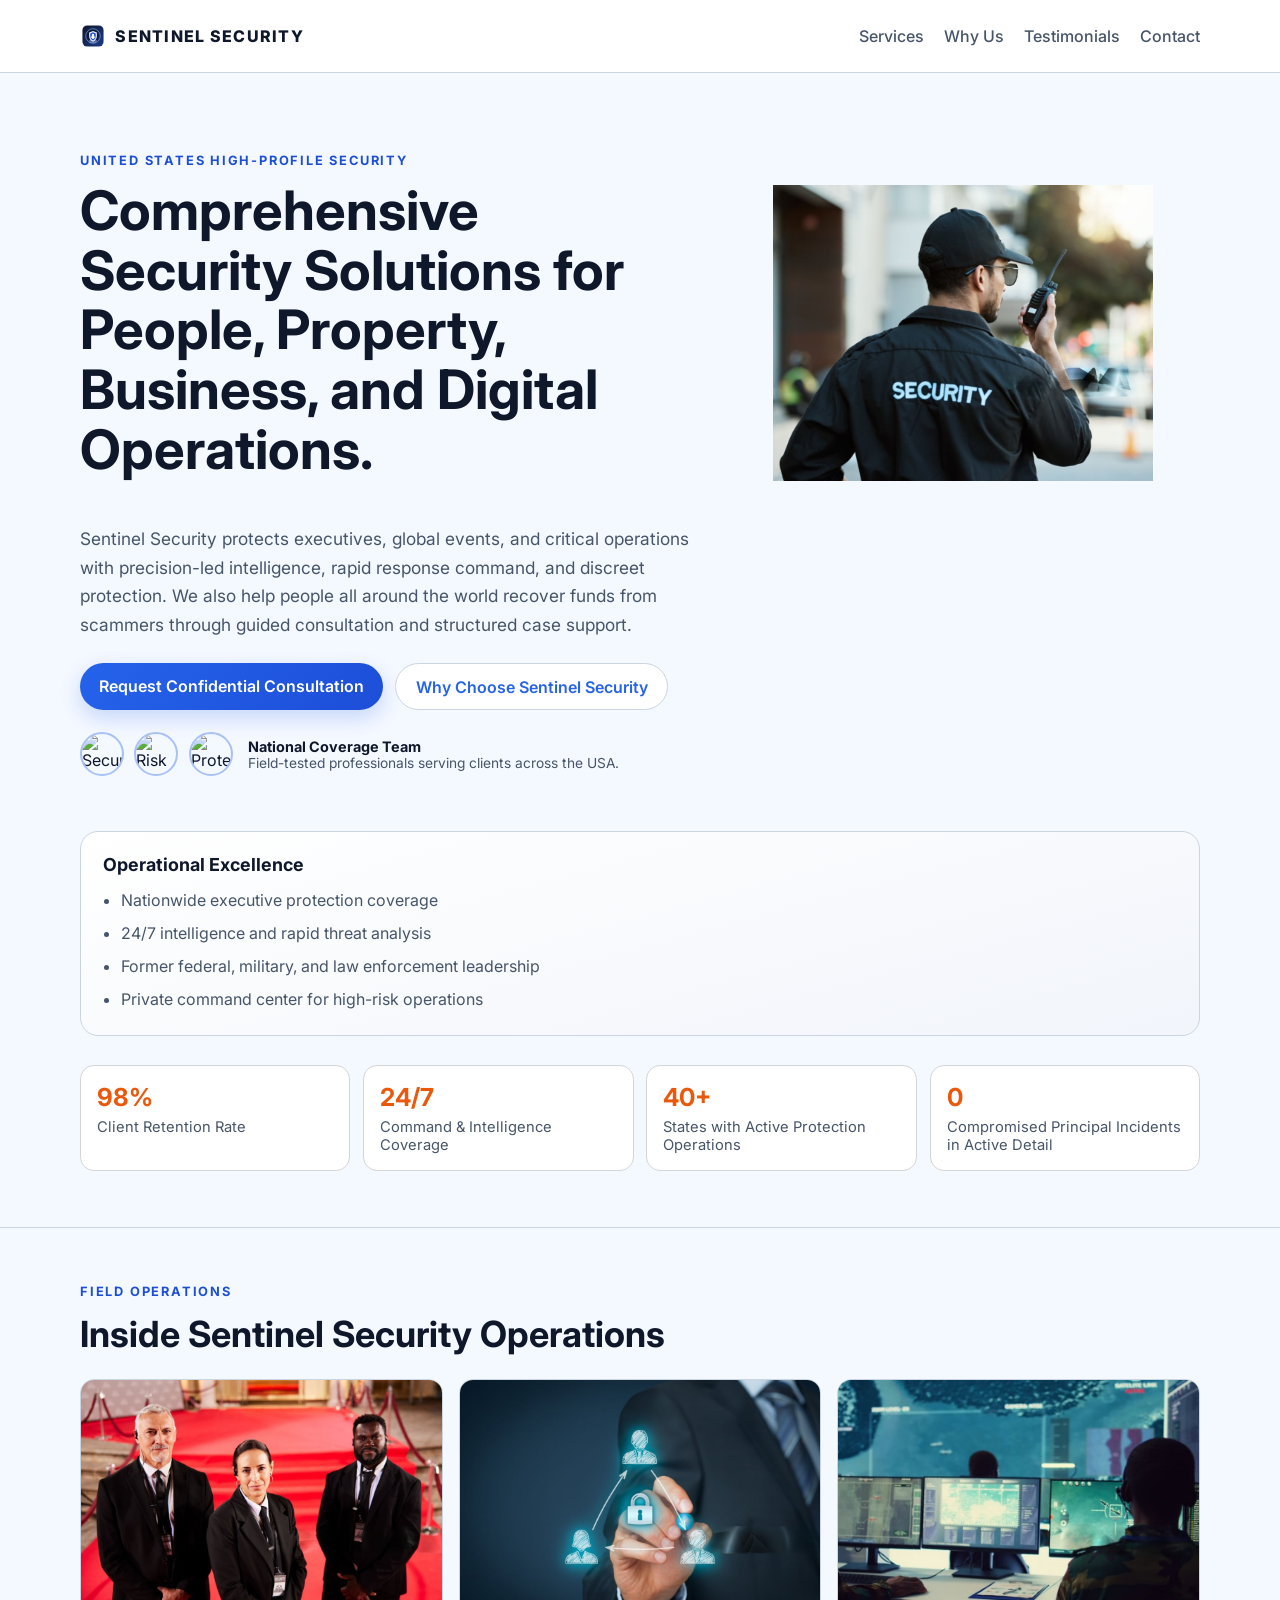
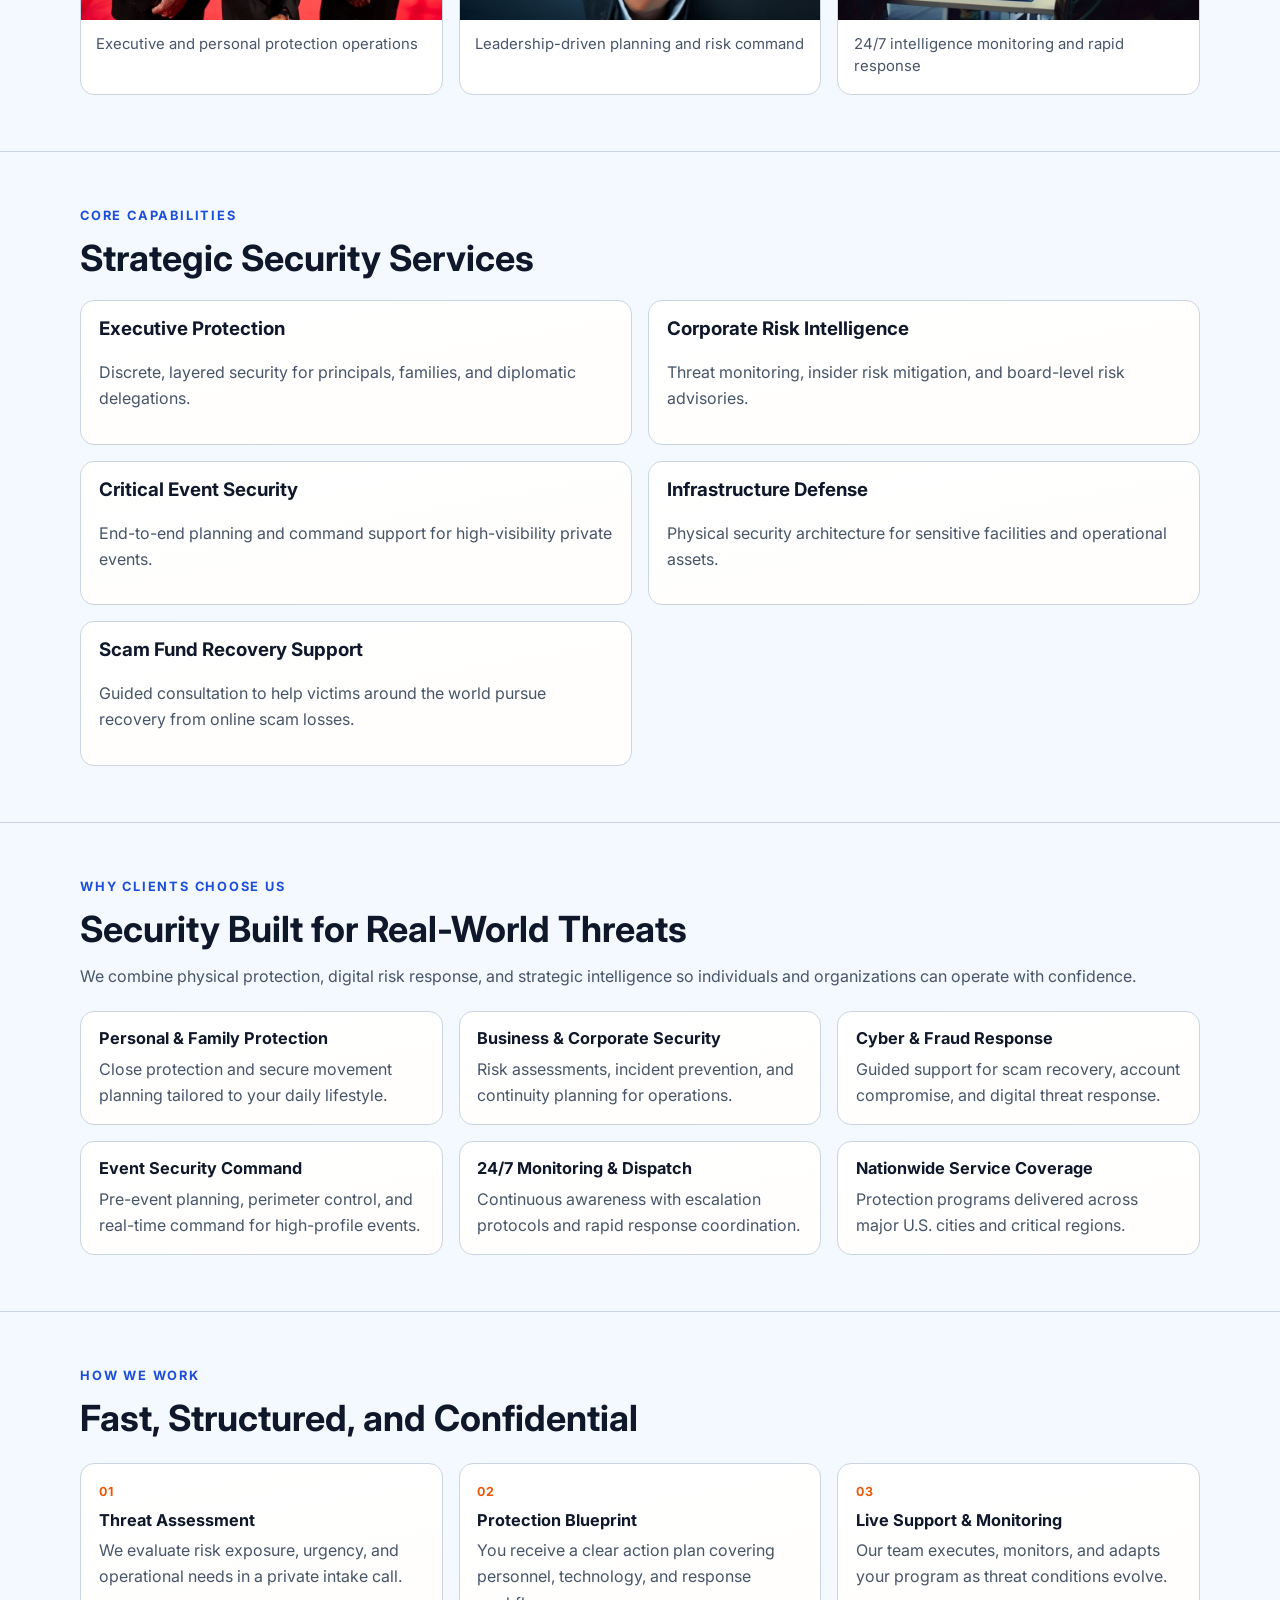
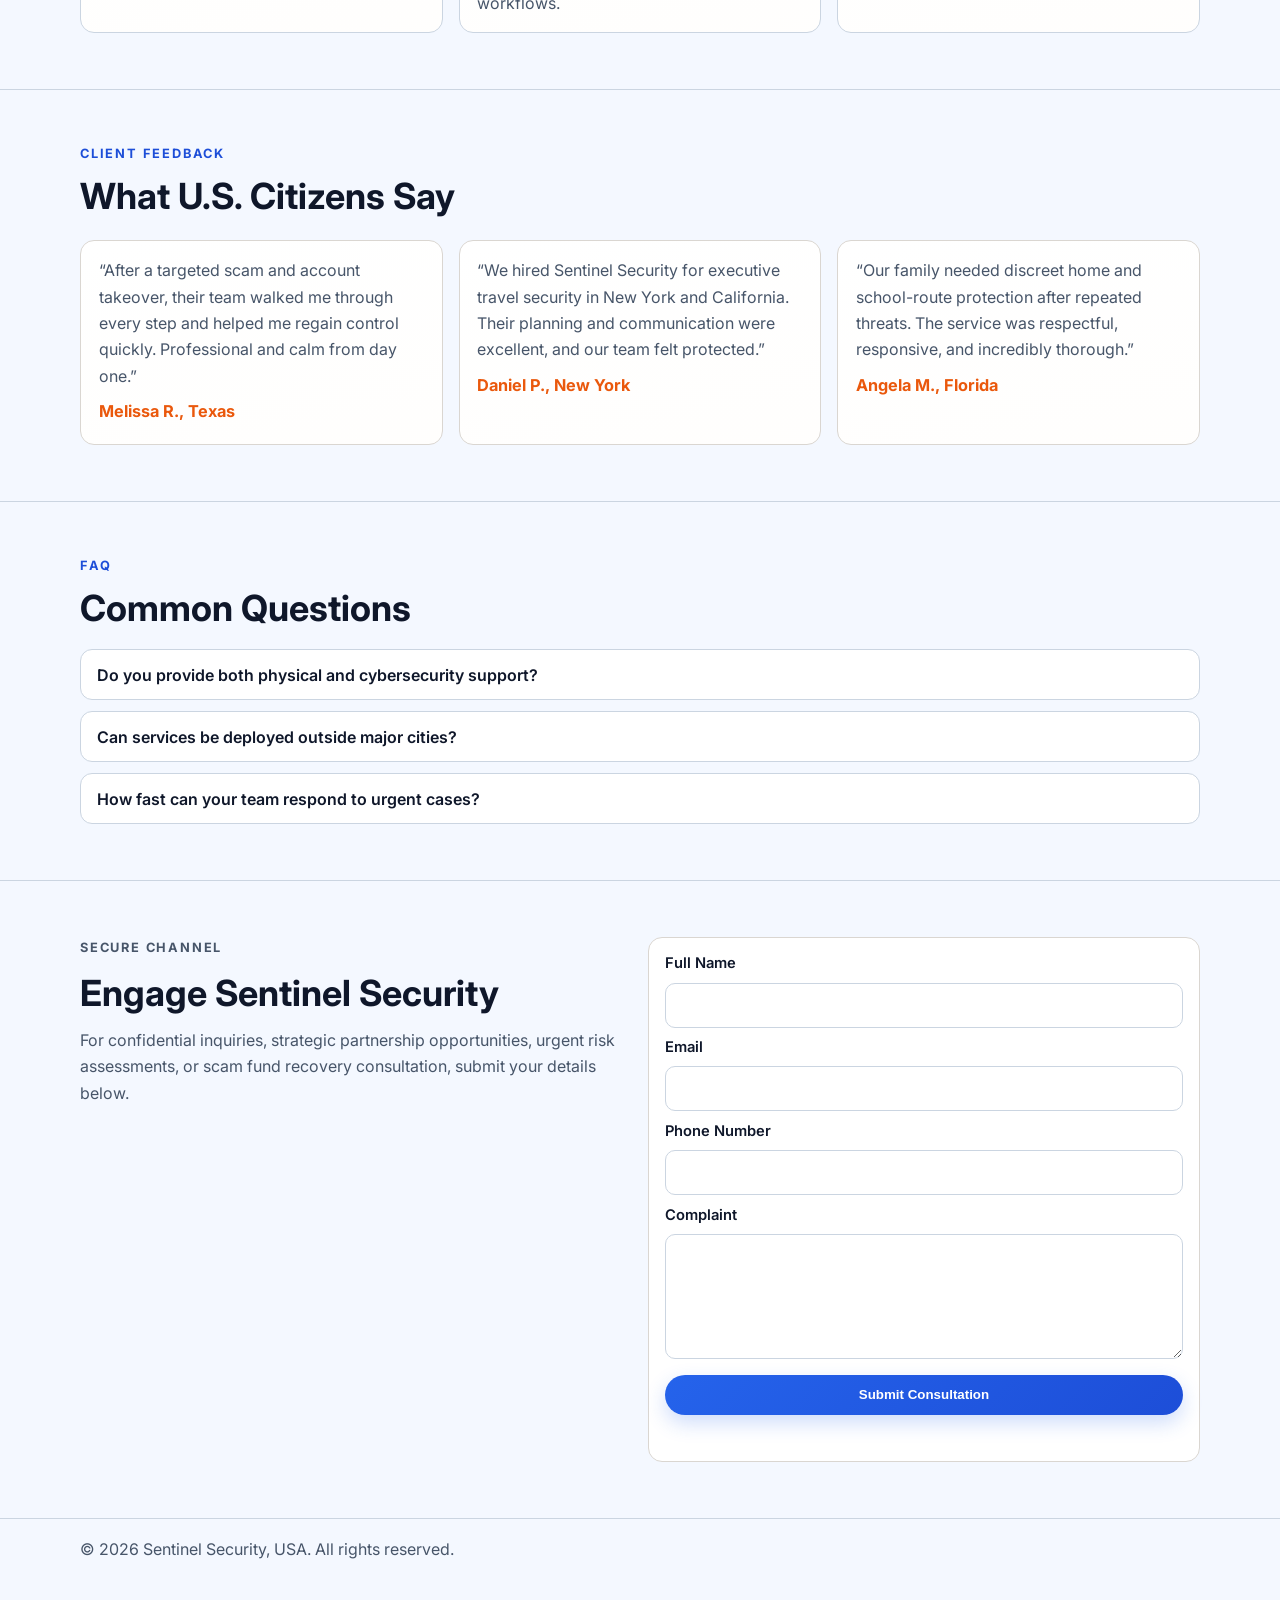
==== index.html @ 062b1f9f "Initial commit" ====
<!DOCTYPE html>
<html lang="en">
  <head>
    <meta charset="UTF-8" />
    <meta name="viewport" content="width=device-width, initial-scale=1.0" />
    <title>Sentinel Security | High-Profile Protection in the USA</title>
    <meta
      name="description"
      content="Sentinel Security is a high-profile U.S. security company delivering executive protection, risk intelligence, and critical infrastructure defense."
    />
    <link rel="preconnect" href="https://fonts.googleapis.com" />
    <link rel="preconnect" href="https://fonts.gstatic.com" crossorigin />
    <link
      href="https://fonts.googleapis.com/css2?family=Inter:wght@400;500;600;700;800&display=swap"
      rel="stylesheet"
    />
    <link rel="icon" type="image/svg+xml" href="logo-secure.svg" />
    <link rel="stylesheet" href="styles.css" />
  </head>
  <body>
    <header class="site-header">
      <div class="container nav-wrap">
        <a class="brand" href="#">
          <img class="brand-logo" src="logo-secure.svg" alt="Sentinel Security logo" />
          <span>SENTINEL SECURITY</span>
        </a>
        <button
          class="nav-toggle"
          aria-expanded="false"
          aria-controls="primary-nav"
          aria-label="Toggle menu"
          type="button"
        >
          <span></span>
          <span></span>
          <span></span>
        </button>
        <nav id="primary-nav" class="main-nav" aria-label="Primary">
          <a href="#services">Services</a>
          <a href="#why-us">Why Us</a>
          <a href="#testimonials">Testimonials</a>
          <a href="#contact">Contact</a>
        </nav>
      </div>
    </header>

    <main>
      <section class="hero">
        <div class="container hero-grid">
          <div class="hero-copy">
            <p class="eyebrow">UNITED STATES HIGH-PROFILE SECURITY</p>
            <h1>Comprehensive Security Solutions for People, Property, Business, and Digital Operations.</h1>
            <p class="lead">
              Sentinel Security protects executives, global events, and critical operations
              with precision-led intelligence, rapid response command, and discreet protection.
              We also help people all around the world recover funds from scammers through guided
              consultation and structured case support.
            </p>
            <div class="hero-actions">
              <a class="btn btn-primary" href="consultation.html">Request Confidential Consultation</a>
              <a class="btn btn-ghost" href="#why-us">Why Choose Sentinel Security</a>
            </div>
            <div class="leadership-preview" aria-label="Security leadership preview">
              <img src="https://randomuser.me/api/portraits/men/52.jpg" alt="Security operations lead portrait" loading="lazy" />
              <img src="https://randomuser.me/api/portraits/women/44.jpg" alt="Risk intelligence lead portrait" loading="lazy" />
              <img src="https://randomuser.me/api/portraits/men/36.jpg" alt="Protective services lead portrait" loading="lazy" />
              <div class="leadership-caption">
                <strong>National Coverage Team</strong>
                <span>Field-tested professionals serving clients across the USA.</span>
              </div>
            </div>
          </div>
          <aside class="hero-image" aria-label="Lead profile image">
            <img src="A.jpeg" alt="Lead security specialist" loading="lazy" />
          </aside>
        </div>
      </section>

      <section class="section excellence" aria-label="Operational highlights">
        <div class="container">
          <div class="hero-card">
            <h2>Operational Excellence</h2>
            <ul>
              <li>Nationwide executive protection coverage</li>
              <li>24/7 intelligence and rapid threat analysis</li>
              <li>Former federal, military, and law enforcement leadership</li>
              <li>Private command center for high-risk operations</li>
            </ul>
          </div>
        </div>
      </section>

      <section class="section metrics" aria-label="Company impact metrics">
        <div class="container metric-grid">
          <article class="metric-card">
            <h3>98%</h3>
            <p>Client Retention Rate</p>
          </article>
          <article class="metric-card">
            <h3>24/7</h3>
            <p>Command & Intelligence Coverage</p>
          </article>
          <article class="metric-card">
            <h3>40+</h3>
            <p>States with Active Protection Operations</p>
          </article>
          <article class="metric-card">
            <h3>0</h3>
            <p>Compromised Principal Incidents in Active Detail</p>
          </article>
        </div>
      </section>

      <section class="section visuals" aria-label="Security operations visuals">
        <div class="container">
          <p class="eyebrow">FIELD OPERATIONS</p>
          <h2>Inside Sentinel Security Operations</h2>
          <div class="visual-grid">
            <figure class="visual-card">
              <img src="2.jpeg" alt="Sentinel Security specialist in the field" loading="lazy" />
              <figcaption>Executive and personal protection operations</figcaption>
            </figure>
            <figure class="visual-card">
              <img src="1.jpeg" alt="Sentinel Security strategic leadership profile" loading="lazy" />
              <figcaption>Leadership-driven planning and risk command</figcaption>
            </figure>
            <figure class="visual-card">
              <img src="3.jpeg" alt="Security command center with live monitoring screens" loading="lazy" />
              <figcaption>24/7 intelligence monitoring and rapid response</figcaption>
            </figure>
          </div>
        </div>
      </section>

      <section id="services" class="section services">
        <div class="container">
          <p class="eyebrow">CORE CAPABILITIES</p>
          <h2>Strategic Security Services</h2>
          <div class="service-grid">
            <article class="panel">
              <h3>Executive Protection</h3>
              <p>Discrete, layered security for principals, families, and diplomatic delegations.</p>
            </article>
            <article class="panel">
              <h3>Corporate Risk Intelligence</h3>
              <p>Threat monitoring, insider risk mitigation, and board-level risk advisories.</p>
            </article>
            <article class="panel">
              <h3>Critical Event Security</h3>
              <p>End-to-end planning and command support for high-visibility private events.</p>
            </article>
            <article class="panel">
              <h3>Infrastructure Defense</h3>
              <p>Physical security architecture for sensitive facilities and operational assets.</p>
            </article>
            <article class="panel">
              <h3>Scam Fund Recovery Support</h3>
              <p>Guided consultation to help victims around the world pursue recovery from online scam losses.</p>
            </article>
          </div>
        </div>
      </section>

      <section id="why-us" class="section why-us">
        <div class="container">
          <p class="eyebrow">WHY CLIENTS CHOOSE US</p>
          <h2>Security Built for Real-World Threats</h2>
          <p class="section-intro">
            We combine physical protection, digital risk response, and strategic intelligence so
            individuals and organizations can operate with confidence.
          </p>
          <div class="feature-grid">
            <article class="feature-card">
              <h3>Personal & Family Protection</h3>
              <p>Close protection and secure movement planning tailored to your daily lifestyle.</p>
            </article>
            <article class="feature-card">
              <h3>Business & Corporate Security</h3>
              <p>Risk assessments, incident prevention, and continuity planning for operations.</p>
            </article>
            <article class="feature-card">
              <h3>Cyber & Fraud Response</h3>
              <p>Guided support for scam recovery, account compromise, and digital threat response.</p>
            </article>
            <article class="feature-card">
              <h3>Event Security Command</h3>
              <p>Pre-event planning, perimeter control, and real-time command for high-profile events.</p>
            </article>
            <article class="feature-card">
              <h3>24/7 Monitoring & Dispatch</h3>
              <p>Continuous awareness with escalation protocols and rapid response coordination.</p>
            </article>
            <article class="feature-card">
              <h3>Nationwide Service Coverage</h3>
              <p>Protection programs delivered across major U.S. cities and critical regions.</p>
            </article>
          </div>
        </div>
      </section>

      <section class="section response" aria-label="Response process">
        <div class="container">
          <p class="eyebrow">HOW WE WORK</p>
          <h2>Fast, Structured, and Confidential</h2>
          <div class="response-grid">
            <article class="response-step">
              <span>01</span>
              <h3>Threat Assessment</h3>
              <p>We evaluate risk exposure, urgency, and operational needs in a private intake call.</p>
            </article>
            <article class="response-step">
              <span>02</span>
              <h3>Protection Blueprint</h3>
              <p>You receive a clear action plan covering personnel, technology, and response workflows.</p>
            </article>
            <article class="response-step">
              <span>03</span>
              <h3>Live Support & Monitoring</h3>
              <p>Our team executes, monitors, and adapts your program as threat conditions evolve.</p>
            </article>
          </div>
        </div>
      </section>

      <section id="testimonials" class="section testimonials">
        <div class="container">
          <p class="eyebrow">CLIENT FEEDBACK</p>
          <h2>What U.S. Citizens Say</h2>
          <div class="testimonial-grid">
            <article class="testimonial-card">
              <p>
                “After a targeted scam and account takeover, their team walked me through every
                step and helped me regain control quickly. Professional and calm from day one.”
              </p>
              <h3>Melissa R., Texas</h3>
            </article>
            <article class="testimonial-card">
              <p>
                “We hired Sentinel Security for executive travel security in New York and California.
                Their planning and communication were excellent, and our team felt protected.”
              </p>
              <h3>Daniel P., New York</h3>
            </article>
            <article class="testimonial-card">
              <p>
                “Our family needed discreet home and school-route protection after repeated threats.
                The service was respectful, responsive, and incredibly thorough.”
              </p>
              <h3>Angela M., Florida</h3>
            </article>
          </div>
        </div>
      </section>

      <section class="section faq" aria-label="Frequently asked questions">
        <div class="container">
          <p class="eyebrow">FAQ</p>
          <h2>Common Questions</h2>
          <div class="faq-list">
            <details>
              <summary>Do you provide both physical and cybersecurity support?</summary>
              <p>
                Yes. Our programs combine protective operations, risk intelligence, and support for
                digital incidents such as fraud, account compromise, and recovery guidance.
              </p>
            </details>
            <details>
              <summary>Can services be deployed outside major cities?</summary>
              <p>
                Yes. We support clients in major metro areas and can coordinate broader U.S.
                coverage based on threat level and mission needs.
              </p>
            </details>
            <details>
              <summary>How fast can your team respond to urgent cases?</summary>
              <p>
                For urgent situations, we prioritize immediate intake and can begin response
                planning the same day.
              </p>
            </details>
          </div>
        </div>
      </section>

      <section id="contact" class="section contact">
        <div class="container contact-wrap">
          <div>
            <p class="eyebrow">SECURE CHANNEL</p>
            <h2>Engage Sentinel Security</h2>
            <p>
              For confidential inquiries, strategic partnership opportunities, urgent risk
              assessments, or scam fund recovery consultation, submit your details below.
            </p>
          </div>
          <form id="consultation-form" class="consult-form">
            <label for="fullName">Full Name</label>
            <input id="fullName" name="fullName" type="text" autocomplete="name" required />

            <label for="email">Email</label>
            <input id="email" name="email" type="email" autocomplete="email" required />

            <label for="phone">Phone Number</label>
            <input id="phone" name="phone" type="tel" autocomplete="tel" required />

            <label for="complaint">Complaint</label>
            <textarea id="complaint" name="complaint" rows="5" required></textarea>

            <button class="btn btn-primary" type="submit">Submit Consultation</button>
            <p id="form-status" class="form-status" aria-live="polite"></p>
          </form>
        </div>
      </section>
    </main>

    <footer class="site-footer">
      <div class="container footer-wrap">
        <p>© <span id="year"></span> Sentinel Security, USA. All rights reserved.</p>
      </div>
    </footer>

    <script src="script.js"></script>
  </body>
</html>
---- styles.css ----
:root {
  --bg: #f4f8ff;
  --surface: #ffffff;
  --surface-2: #edf4ff;
  --surface-secondary: #fff7ed;
  --text: #0f172a;
  --muted: #475569;
  --line: #cbd5e1;
  --line-secondary: #fed7aa;
  --accent: #2563eb;
  --accent-2: #1d4ed8;
  --secondary: #f97316;
  --secondary-2: #ea580c;
}

* {
  box-sizing: border-box;
}

html,
body {
  margin: 0;
  padding: 0;
  font-family: Inter, -apple-system, BlinkMacSystemFont, "Segoe UI", sans-serif;
  background: var(--bg);
  color: var(--text);
}

html {
  scroll-behavior: smooth;
}

img {
  max-width: 100%;
  display: block;
}

.container {
  width: min(1120px, 92vw);
  margin: 0 auto;
}

.site-header {
  position: sticky;
  top: 0;
  z-index: 10;
  backdrop-filter: blur(8px);
  background: color-mix(in srgb, #ffffff 92%, transparent);
  border-bottom: 1px solid var(--line);
}

.nav-wrap {
  display: flex;
  justify-content: space-between;
  align-items: center;
  flex-wrap: wrap;
  min-height: 72px;
}

.brand {
  display: inline-flex;
  align-items: center;
  gap: 0.58rem;
  color: var(--text);
  text-decoration: none;
  font-weight: 800;
  letter-spacing: 0.08em;
}

.brand-logo {
  width: 26px;
  height: 26px;
}

.nav-toggle {
  display: none;
  width: 42px;
  height: 42px;
  border-radius: 10px;
  border: 1px solid var(--line);
  background: #ffffff;
  padding: 0;
  cursor: pointer;
}

.nav-toggle span {
  display: block;
  width: 18px;
  height: 2px;
  border-radius: 2px;
  background: var(--accent);
  margin: 4px auto;
}

.main-nav {
  display: flex;
  gap: 1.25rem;
}

.main-nav a {
  color: var(--muted);
  text-decoration: none;
  font-weight: 500;
}

.main-nav a:hover {
  color: var(--accent);
}

.hero {
  padding: 5rem 0 3rem;
}

.hero-grid {
  display: grid;
  grid-template-columns: 1.3fr 1fr;
  gap: 2rem;
  align-items: start;
}

.eyebrow {
  color: var(--accent-2);
  font-size: 0.8rem;
  letter-spacing: 0.14em;
  font-weight: 700;
  margin-bottom: 0.8rem;
}

h1,
h2,
h3,
p {
  margin-top: 0;
}

h1 {
  font-size: clamp(2rem, 5vw, 3.4rem);
  line-height: 1.1;
  max-width: 16ch;
}

h2 {
  font-size: clamp(1.5rem, 3vw, 2.25rem);
  margin-bottom: 0.75rem;
}

.lead {
  color: var(--muted);
  max-width: 60ch;
  font-size: 1.08rem;
  line-height: 1.65;
}

.hero-actions {
  margin-top: 1.5rem;
  display: flex;
  flex-wrap: wrap;
  gap: 0.75rem;
}

.leadership-preview {
  margin-top: 1.4rem;
  display: flex;
  align-items: center;
  gap: 0.65rem;
  flex-wrap: wrap;
}

.leadership-preview img {
  width: 44px;
  height: 44px;
  border-radius: 999px;
  object-fit: cover;
  border: 2px solid color-mix(in srgb, var(--accent) 40%, #ffffff 60%);
}

.leadership-caption {
  display: flex;
  flex-direction: column;
  margin-left: 0.3rem;
}

.leadership-caption strong {
  font-size: 0.9rem;
}

.leadership-caption span {
  color: var(--muted);
  font-size: 0.86rem;
}

.btn {
  border-radius: 999px;
  padding: 0.78rem 1.2rem;
  font-weight: 600;
  text-decoration: none;
  transition: transform 0.2s ease, box-shadow 0.2s ease;
}

.btn:hover {
  transform: translateY(-1px);
}

.btn-primary {
  background: linear-gradient(135deg, var(--accent), var(--accent-2));
  color: #ffffff;
  box-shadow: 0 8px 20px rgba(37, 99, 235, 0.22);
}

.btn-ghost {
  color: var(--accent);
  border: 1px solid var(--line);
  background: #ffffff;
}

.btn-ghost:hover {
  color: var(--secondary-2);
  border-color: var(--line-secondary);
  background: color-mix(in srgb, var(--surface-secondary) 65%, #ffffff 35%);
}

.hero-card {
  background: linear-gradient(
    165deg,
    var(--surface),
    color-mix(in srgb, var(--surface-2) 75%, var(--surface-secondary) 25%)
  );
  border: 1px solid var(--line);
  border-radius: 18px;
  padding: 1.4rem;
}

.hero-image {
  min-height: 360px;
  display: flex;
  align-items: center;
  justify-content: center;
}

.hero-image img {
  width: min(100%, 380px);
  height: auto;
  object-fit: contain;
}

.hero-card h2 {
  font-size: 1.12rem;
}

.hero-card ul {
  margin: 0;
  padding-left: 1.1rem;
  color: var(--muted);
  line-height: 1.7;
}

.hero-card li {
  margin-bottom: 0.35rem;
}

.hero-card li:last-child {
  margin-bottom: 0;
}

.section {
  padding: 3.5rem 0;
}

.metrics {
  padding-top: 0.8rem;
}

.excellence {
  padding-top: 0.4rem;
  padding-bottom: 1rem;
}

.services,
.visuals,
.why-us,
.response,
.testimonials,
.faq,
.contact {
  border-top: 1px solid var(--line);
}

.visual-grid {
  margin-top: 1.4rem;
  display: grid;
  grid-template-columns: repeat(3, minmax(0, 1fr));
  gap: 1rem;
}

.visual-card {
  margin: 0;
  background: var(--surface);
  border: 1px solid var(--line);
  border-radius: 14px;
  overflow: hidden;
}

.visual-card img {
  width: 100%;
  height: 240px;
  object-fit: cover;
}

.visual-card figcaption {
  padding: 0.85rem 0.95rem 1rem;
  color: var(--muted);
  font-size: 0.93rem;
  line-height: 1.5;
}

.metric-grid {
  display: grid;
  grid-template-columns: repeat(4, minmax(0, 1fr));
  gap: 0.8rem;
}

.metric-card {
  background: var(--surface);
  border: 1px solid color-mix(in srgb, var(--line) 80%, var(--line-secondary) 20%);
  border-radius: 14px;
  padding: 1rem;
}

.metric-card h3 {
  margin: 0;
  font-size: 1.55rem;
  color: var(--secondary-2);
}

.metric-card p {
  margin: 0.4rem 0 0;
  color: var(--muted);
  font-size: 0.92rem;
}

.service-grid {
  margin-top: 1.3rem;
  display: grid;
  grid-template-columns: repeat(2, minmax(0, 1fr));
  gap: 1rem;
}

.panel {
  background: linear-gradient(
    170deg,
    var(--surface),
    color-mix(in srgb, var(--surface) 85%, var(--surface-secondary) 15%)
  );
  border: 1px solid var(--line);
  border-radius: 14px;
  padding: 1rem 1.1rem;
}

.panel p,
.section-intro,
.contact p {
  color: var(--muted);
  line-height: 1.65;
}

.feature-grid,
.response-grid,
.testimonial-grid {
  margin-top: 1.4rem;
  display: grid;
  grid-template-columns: repeat(3, minmax(0, 1fr));
  gap: 1rem;
}

.feature-card,
.response-step,
.testimonial-card {
  background: linear-gradient(
    170deg,
    var(--surface),
    color-mix(in srgb, var(--surface) 87%, var(--surface-secondary) 13%)
  );
  border: 1px solid var(--line);
  border-radius: 14px;
  padding: 1rem 1.1rem;
}

.feature-card h3,
.response-step h3,
.testimonial-card h3 {
  margin-bottom: 0.45rem;
  font-size: 1.02rem;
}

.feature-card p,
.response-step p,
.testimonial-card p,
.faq-list p {
  margin: 0;
  color: var(--muted);
  line-height: 1.65;
}

.response-step span {
  display: inline-block;
  font-size: 0.78rem;
  font-weight: 700;
  letter-spacing: 0.08em;
  color: var(--secondary-2);
  margin-bottom: 0.7rem;
}

.testimonial-card {
  border-color: color-mix(in srgb, var(--line) 70%, var(--line-secondary) 30%);
}

.testimonial-card h3 {
  margin-top: 0.75rem;
  color: var(--secondary-2);
}

.faq-list {
  margin-top: 1.2rem;
  display: grid;
  gap: 0.7rem;
}

.faq-list details {
  background: var(--surface);
  border: 1px solid var(--line);
  border-radius: 12px;
  padding: 0.9rem 1rem;
}

.faq-list summary {
  font-weight: 600;
  cursor: pointer;
  list-style: none;
}

.faq-list summary::-webkit-details-marker {
  display: none;
}

.faq-list details[open] {
  border-color: color-mix(in srgb, var(--line) 70%, var(--line-secondary) 30%);
}

.faq-list details p {
  margin-top: 0.65rem;
}

.contact-wrap {
  display: grid;
  grid-template-columns: 1fr 1fr;
  gap: 1rem;
}

.consult-form {
  background: var(--surface);
  border: 1px solid color-mix(in srgb, var(--line) 70%, var(--line-secondary) 30%);
  border-radius: 14px;
  padding: 1rem;
  display: grid;
  gap: 0.65rem;
}

.consult-form label {
  font-weight: 600;
  font-size: 0.92rem;
}

.consult-form input,
.consult-form textarea {
  width: 100%;
  border: 1px solid var(--line);
  border-radius: 10px;
  padding: 0.72rem 0.8rem;
  font: inherit;
  color: var(--text);
  background: #ffffff;
}

.consult-form textarea {
  resize: vertical;
  min-height: 110px;
}

.consult-form input:focus,
.consult-form textarea:focus {
  outline: 2px solid color-mix(in srgb, var(--secondary) 45%, #ffffff 55%);
  outline-offset: 1px;
}

.consult-form .btn {
  margin-top: 0.35rem;
  border: 0;
  cursor: pointer;
}

.form-status {
  margin: 0;
  min-height: 1.2rem;
  color: var(--secondary-2);
  font-size: 0.92rem;
}

.footer-wrap {
  display: flex;
  align-items: center;
  justify-content: space-between;
}

.site-footer {
  border-top: 1px solid var(--line);
  padding: 1.3rem 0 2rem;
  color: var(--muted);
}

@media (max-width: 960px) {
  .hero-grid,
  .metric-grid {
    grid-template-columns: 1fr;
  }

  .service-grid {
    grid-template-columns: repeat(2, minmax(0, 1fr));
  }

  .feature-grid,
  .response-grid,
  .testimonial-grid,
  .visual-grid {
    grid-template-columns: repeat(2, minmax(0, 1fr));
  }

  .hero {
    padding-top: 3.6rem;
  }

  .contact-wrap {
    grid-template-columns: 1fr;
  }
}

@media (max-width: 640px) {
  .site-header {
    position: static;
  }

  .nav-wrap {
    min-height: 66px;
    padding-block: 0.6rem;
  }

  .nav-toggle {
    display: inline-block;
  }

  .brand {
    font-size: 0.92rem;
    letter-spacing: 0.05em;
  }

  .brand-logo {
    width: 24px;
    height: 24px;
  }

  .main-nav {
    display: none;
    width: 100%;
    flex-direction: column;
    gap: 0.2rem;
    padding-top: 0.65rem;
  }

  .main-nav.is-open {
    display: flex;
  }

  .main-nav a {
    font-size: 0.95rem;
    padding: 0.68rem 0.3rem;
    border-top: 1px solid var(--line);
  }

  .hero {
    padding: 2.6rem 0 2rem;
  }

  h1 {
    max-width: 100%;
  }

  .hero-actions {
    flex-direction: column;
  }

  .hero-actions .btn {
    width: 100%;
    text-align: center;
  }

  .service-grid,
  .feature-grid,
  .response-grid,
  .testimonial-grid,
  .visual-grid {
    grid-template-columns: 1fr;
  }

  .visual-card img {
    height: 210px;
  }

  .leadership-preview {
    gap: 0.5rem;
  }

  .contact-wrap {
    gap: 1.1rem;
  }

  .contact-wrap .btn {
    width: 100%;
    text-align: center;
  }

  .footer-wrap {
    justify-content: center;
    text-align: center;
  }
}
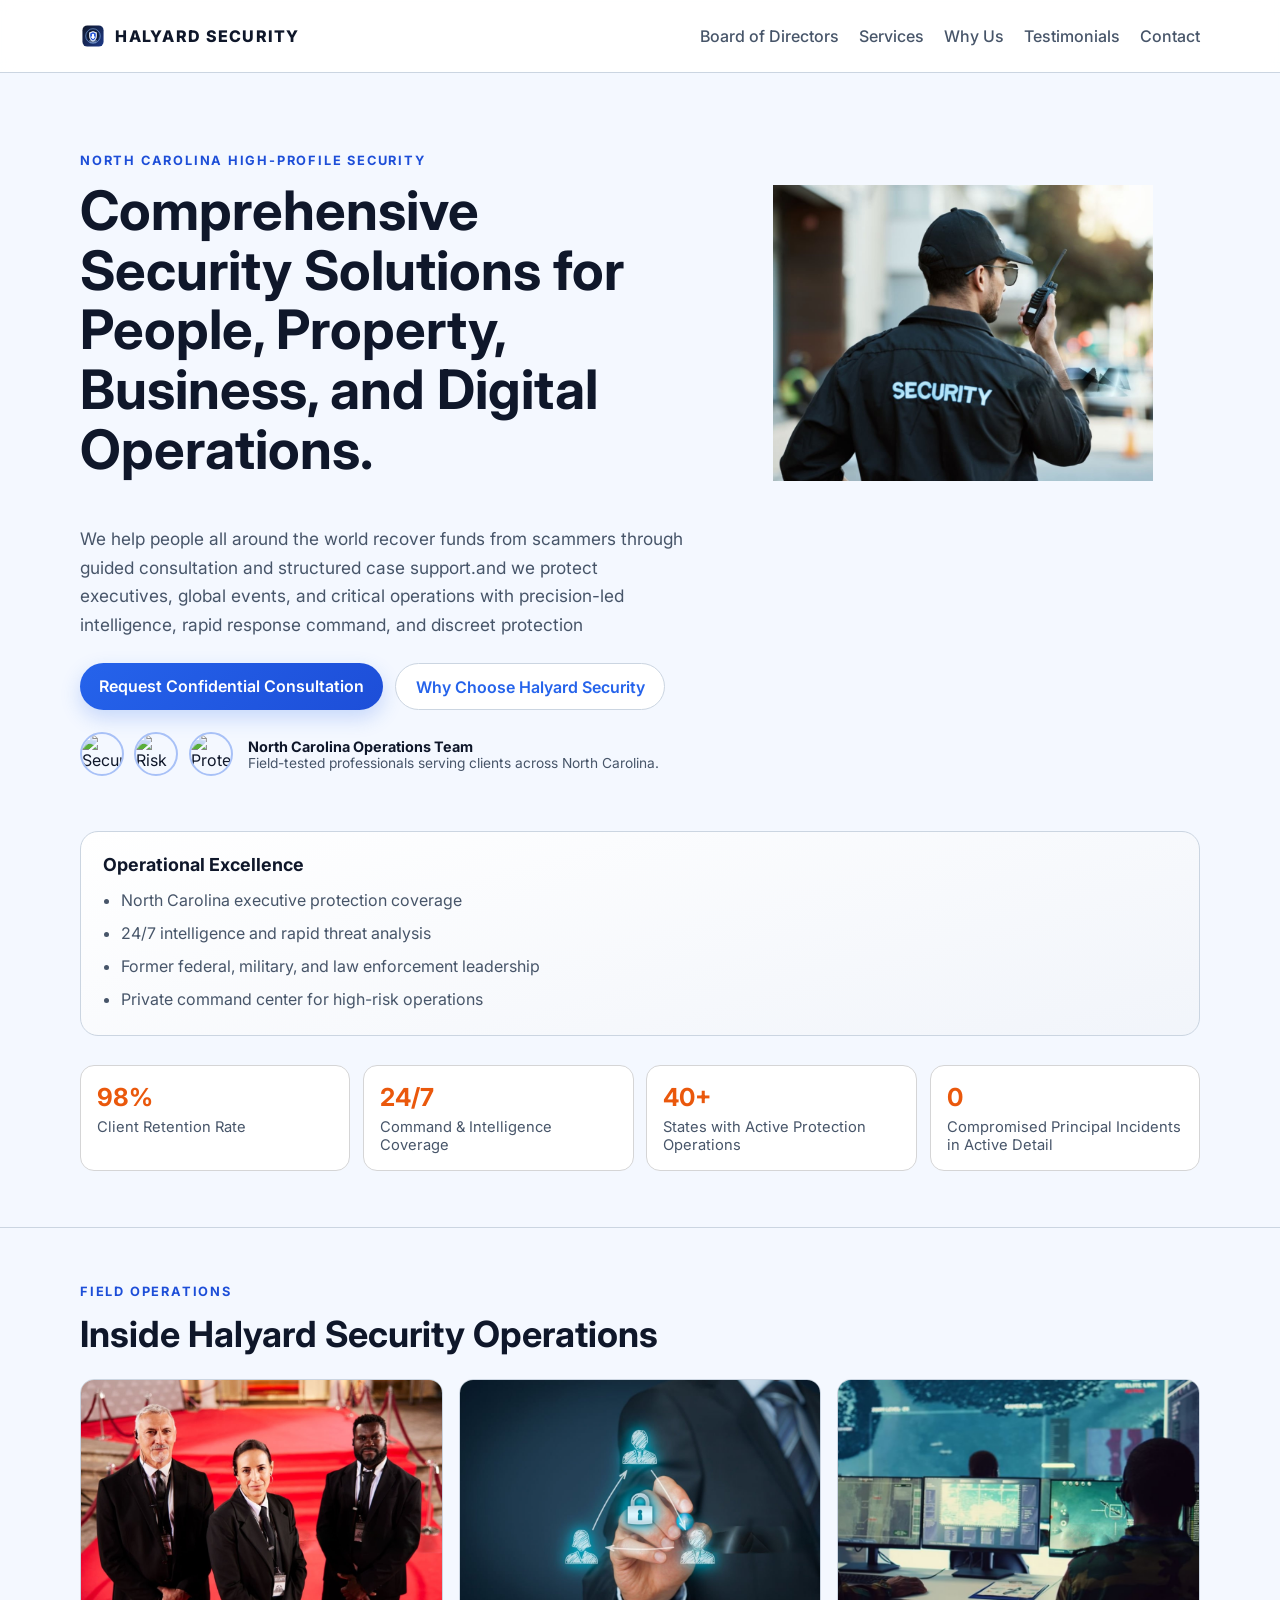
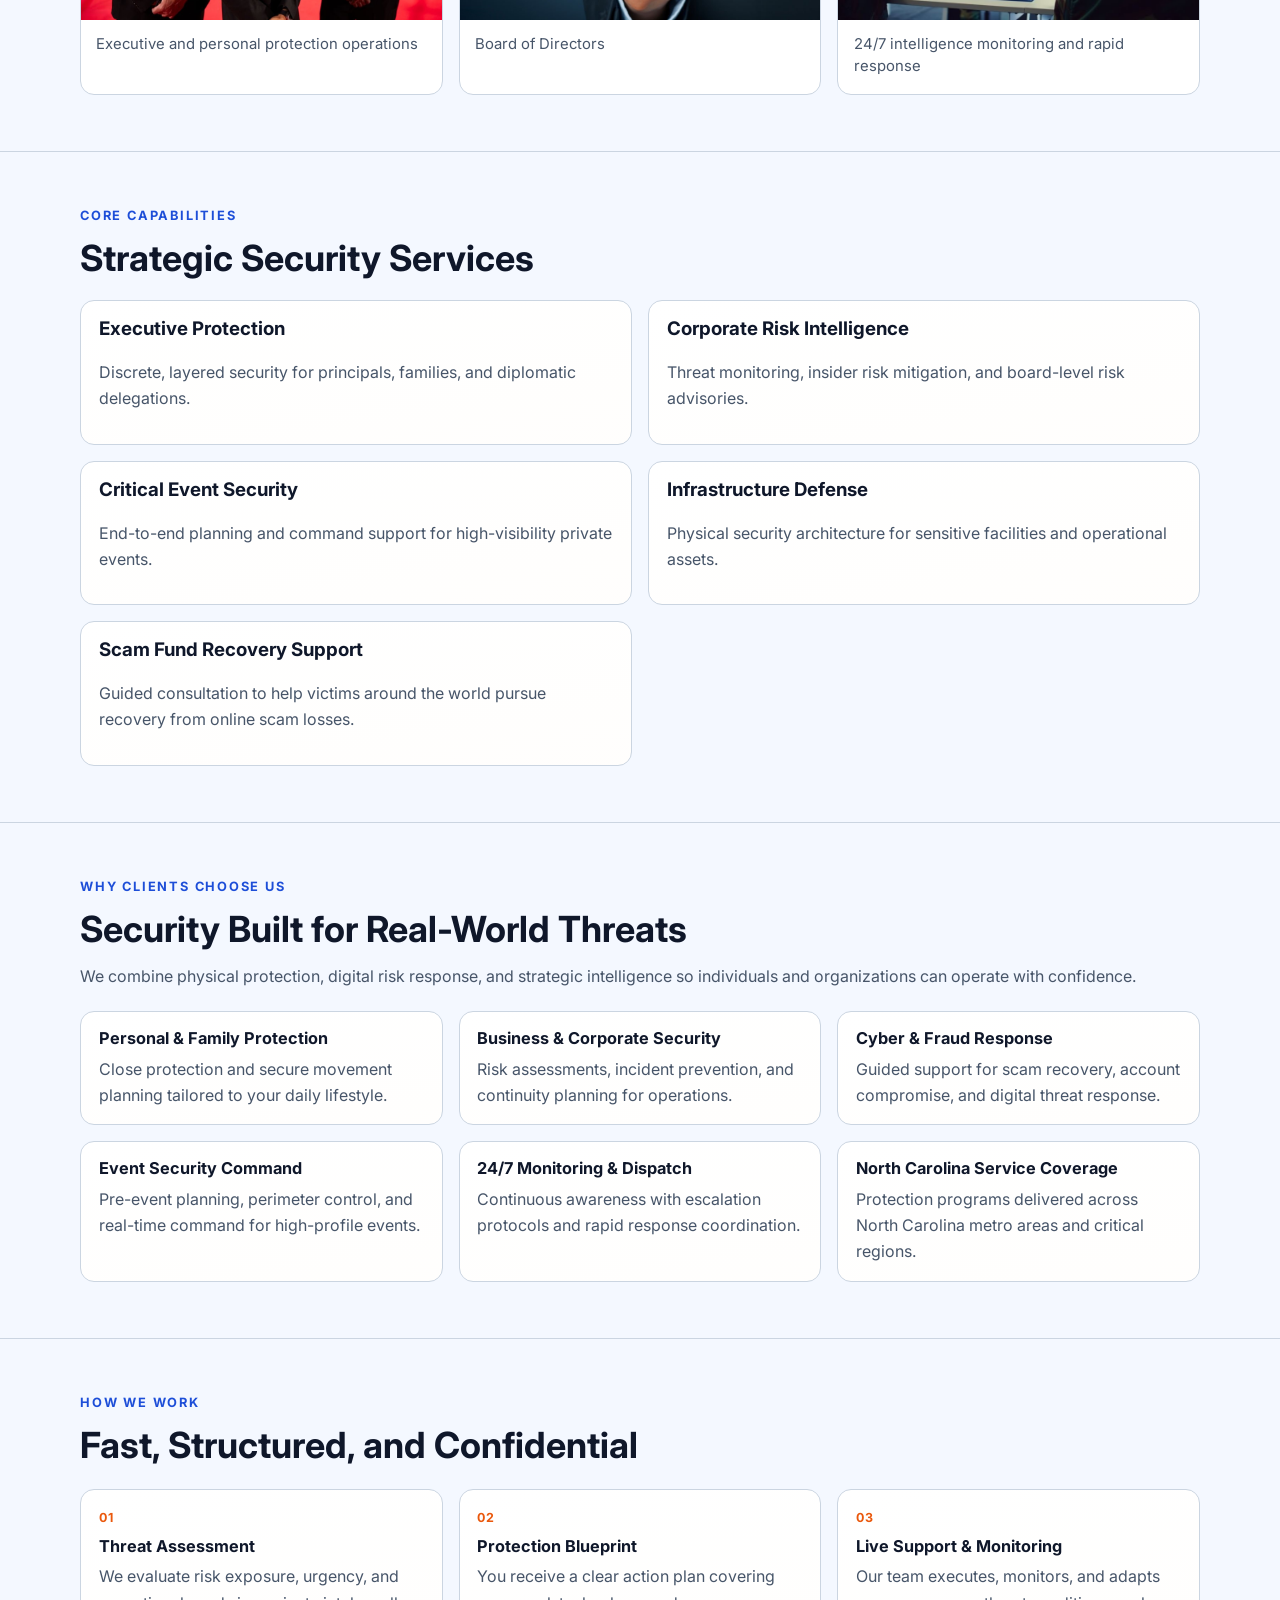
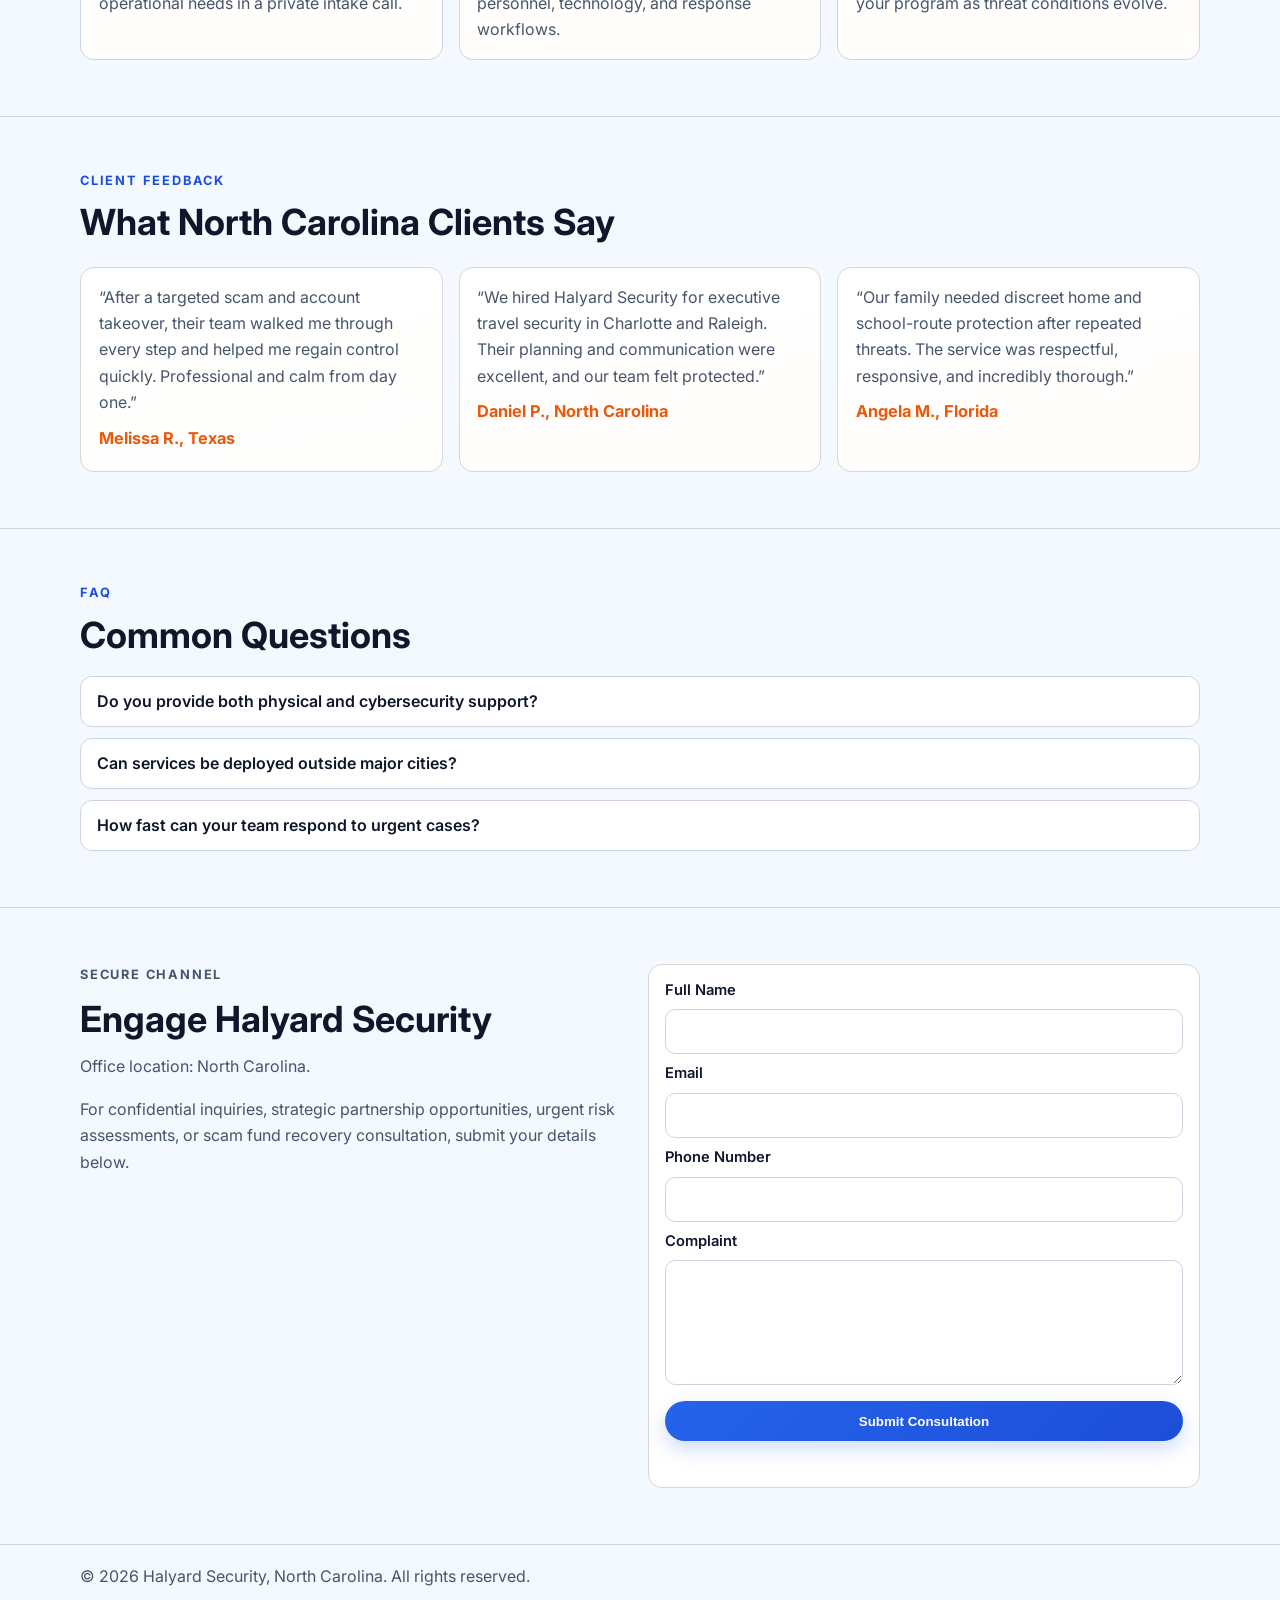
==== commit b481d458: "Update site pages and assets" ====
--- a/index.html
+++ b/index.html
@@ -3,10 +3,10 @@
   <head>
     <meta charset="UTF-8" />
     <meta name="viewport" content="width=device-width, initial-scale=1.0" />
-    <title>Sentinel Security | High-Profile Protection in the USA</title>
+    <title>Halyard Security | High-Profile Protection in North Carolina</title>
     <meta
       name="description"
-      content="Sentinel Security is a high-profile U.S. security company delivering executive protection, risk intelligence, and critical infrastructure defense."
+      content="Halyard Security is a high-profile North Carolina security company delivering executive protection, risk intelligence, and critical infrastructure defense."
     />
     <link rel="preconnect" href="https://fonts.googleapis.com" />
     <link rel="preconnect" href="https://fonts.gstatic.com" crossorigin />
@@ -21,8 +21,8 @@
     <header class="site-header">
       <div class="container nav-wrap">
         <a class="brand" href="#">
-          <img class="brand-logo" src="logo-secure.svg" alt="Sentinel Security logo" />
-          <span>SENTINEL SECURITY</span>
+          <img class="brand-logo" src="logo-secure.svg" alt="Halyard Security logo" />
+          <span>HALYARD SECURITY</span>
         </a>
         <button
           class="nav-toggle"
@@ -36,6 +36,7 @@
           <span></span>
         </button>
         <nav id="primary-nav" class="main-nav" aria-label="Primary">
+          <a href="board-of-directors.html">Board of Directors</a>
           <a href="#services">Services</a>
           <a href="#why-us">Why Us</a>
           <a href="#testimonials">Testimonials</a>
@@ -48,25 +49,22 @@
       <section class="hero">
         <div class="container hero-grid">
           <div class="hero-copy">
-            <p class="eyebrow">UNITED STATES HIGH-PROFILE SECURITY</p>
+            <p class="eyebrow">NORTH CAROLINA HIGH-PROFILE SECURITY</p>
             <h1>Comprehensive Security Solutions for People, Property, Business, and Digital Operations.</h1>
             <p class="lead">
-              Sentinel Security protects executives, global events, and critical operations
-              with precision-led intelligence, rapid response command, and discreet protection.
-              We also help people all around the world recover funds from scammers through guided
-              consultation and structured case support.
+              We help people all around the world recover funds from scammers through guided consultation and structured case support.and we protect executives, global events, and critical operations with precision-led intelligence, rapid response command, and discreet protection
             </p>
             <div class="hero-actions">
               <a class="btn btn-primary" href="consultation.html">Request Confidential Consultation</a>
-              <a class="btn btn-ghost" href="#why-us">Why Choose Sentinel Security</a>
+              <a class="btn btn-ghost" href="#why-us">Why Choose Halyard Security</a>
             </div>
             <div class="leadership-preview" aria-label="Security leadership preview">
               <img src="https://randomuser.me/api/portraits/men/52.jpg" alt="Security operations lead portrait" loading="lazy" />
               <img src="https://randomuser.me/api/portraits/women/44.jpg" alt="Risk intelligence lead portrait" loading="lazy" />
               <img src="https://randomuser.me/api/portraits/men/36.jpg" alt="Protective services lead portrait" loading="lazy" />
               <div class="leadership-caption">
-                <strong>National Coverage Team</strong>
-                <span>Field-tested professionals serving clients across the USA.</span>
+                <strong>North Carolina Operations Team</strong>
+                <span>Field-tested professionals serving clients across North Carolina.</span>
               </div>
             </div>
           </div>
@@ -81,7 +79,7 @@
           <div class="hero-card">
             <h2>Operational Excellence</h2>
             <ul>
-              <li>Nationwide executive protection coverage</li>
+              <li>North Carolina executive protection coverage</li>
               <li>24/7 intelligence and rapid threat analysis</li>
               <li>Former federal, military, and law enforcement leadership</li>
               <li>Private command center for high-risk operations</li>
@@ -114,15 +112,15 @@
       <section class="section visuals" aria-label="Security operations visuals">
         <div class="container">
           <p class="eyebrow">FIELD OPERATIONS</p>
-          <h2>Inside Sentinel Security Operations</h2>
+          <h2>Inside Halyard Security Operations</h2>
           <div class="visual-grid">
             <figure class="visual-card">
-              <img src="2.jpeg" alt="Sentinel Security specialist in the field" loading="lazy" />
+              <img src="2.jpeg" alt="Halyard Security specialist in the field" loading="lazy" />
               <figcaption>Executive and personal protection operations</figcaption>
             </figure>
             <figure class="visual-card">
-              <img src="1.jpeg" alt="Sentinel Security strategic leadership profile" loading="lazy" />
-              <figcaption>Leadership-driven planning and risk command</figcaption>
+              <img src="1.jpeg" alt="Board of Directors" loading="lazy" />
+              <figcaption>Board of Directors</figcaption>
             </figure>
             <figure class="visual-card">
               <img src="3.jpeg" alt="Security command center with live monitoring screens" loading="lazy" />
@@ -191,8 +189,8 @@
               <p>Continuous awareness with escalation protocols and rapid response coordination.</p>
             </article>
             <article class="feature-card">
-              <h3>Nationwide Service Coverage</h3>
-              <p>Protection programs delivered across major U.S. cities and critical regions.</p>
+              <h3>North Carolina Service Coverage</h3>
+              <p>Protection programs delivered across North Carolina metro areas and critical regions.</p>
             </article>
           </div>
         </div>
@@ -225,7 +223,7 @@
       <section id="testimonials" class="section testimonials">
         <div class="container">
           <p class="eyebrow">CLIENT FEEDBACK</p>
-          <h2>What U.S. Citizens Say</h2>
+          <h2>What North Carolina Clients Say</h2>
           <div class="testimonial-grid">
             <article class="testimonial-card">
               <p>
@@ -236,10 +234,10 @@
             </article>
             <article class="testimonial-card">
               <p>
-                “We hired Sentinel Security for executive travel security in New York and California.
+                “We hired Halyard Security for executive travel security in Charlotte and Raleigh.
                 Their planning and communication were excellent, and our team felt protected.”
               </p>
-              <h3>Daniel P., New York</h3>
+              <h3>Daniel P., North Carolina</h3>
             </article>
             <article class="testimonial-card">
               <p>
@@ -267,7 +265,7 @@
             <details>
               <summary>Can services be deployed outside major cities?</summary>
               <p>
-                Yes. We support clients in major metro areas and can coordinate broader U.S.
+                Yes. We support clients in major metro areas across North Carolina and can coordinate broader
                 coverage based on threat level and mission needs.
               </p>
             </details>
@@ -286,7 +284,10 @@
         <div class="container contact-wrap">
           <div>
             <p class="eyebrow">SECURE CHANNEL</p>
-            <h2>Engage Sentinel Security</h2>
+            <h2>Engage Halyard Security</h2>
+            <p>
+              Office location: North Carolina.
+            </p>
             <p>
               For confidential inquiries, strategic partnership opportunities, urgent risk
               assessments, or scam fund recovery consultation, submit your details below.
@@ -314,7 +315,7 @@
 
     <footer class="site-footer">
       <div class="container footer-wrap">
-        <p>© <span id="year"></span> Sentinel Security, USA. All rights reserved.</p>
+        <p>© <span id="year"></span> Halyard Security, North Carolina. All rights reserved.</p>
       </div>
     </footer>
 
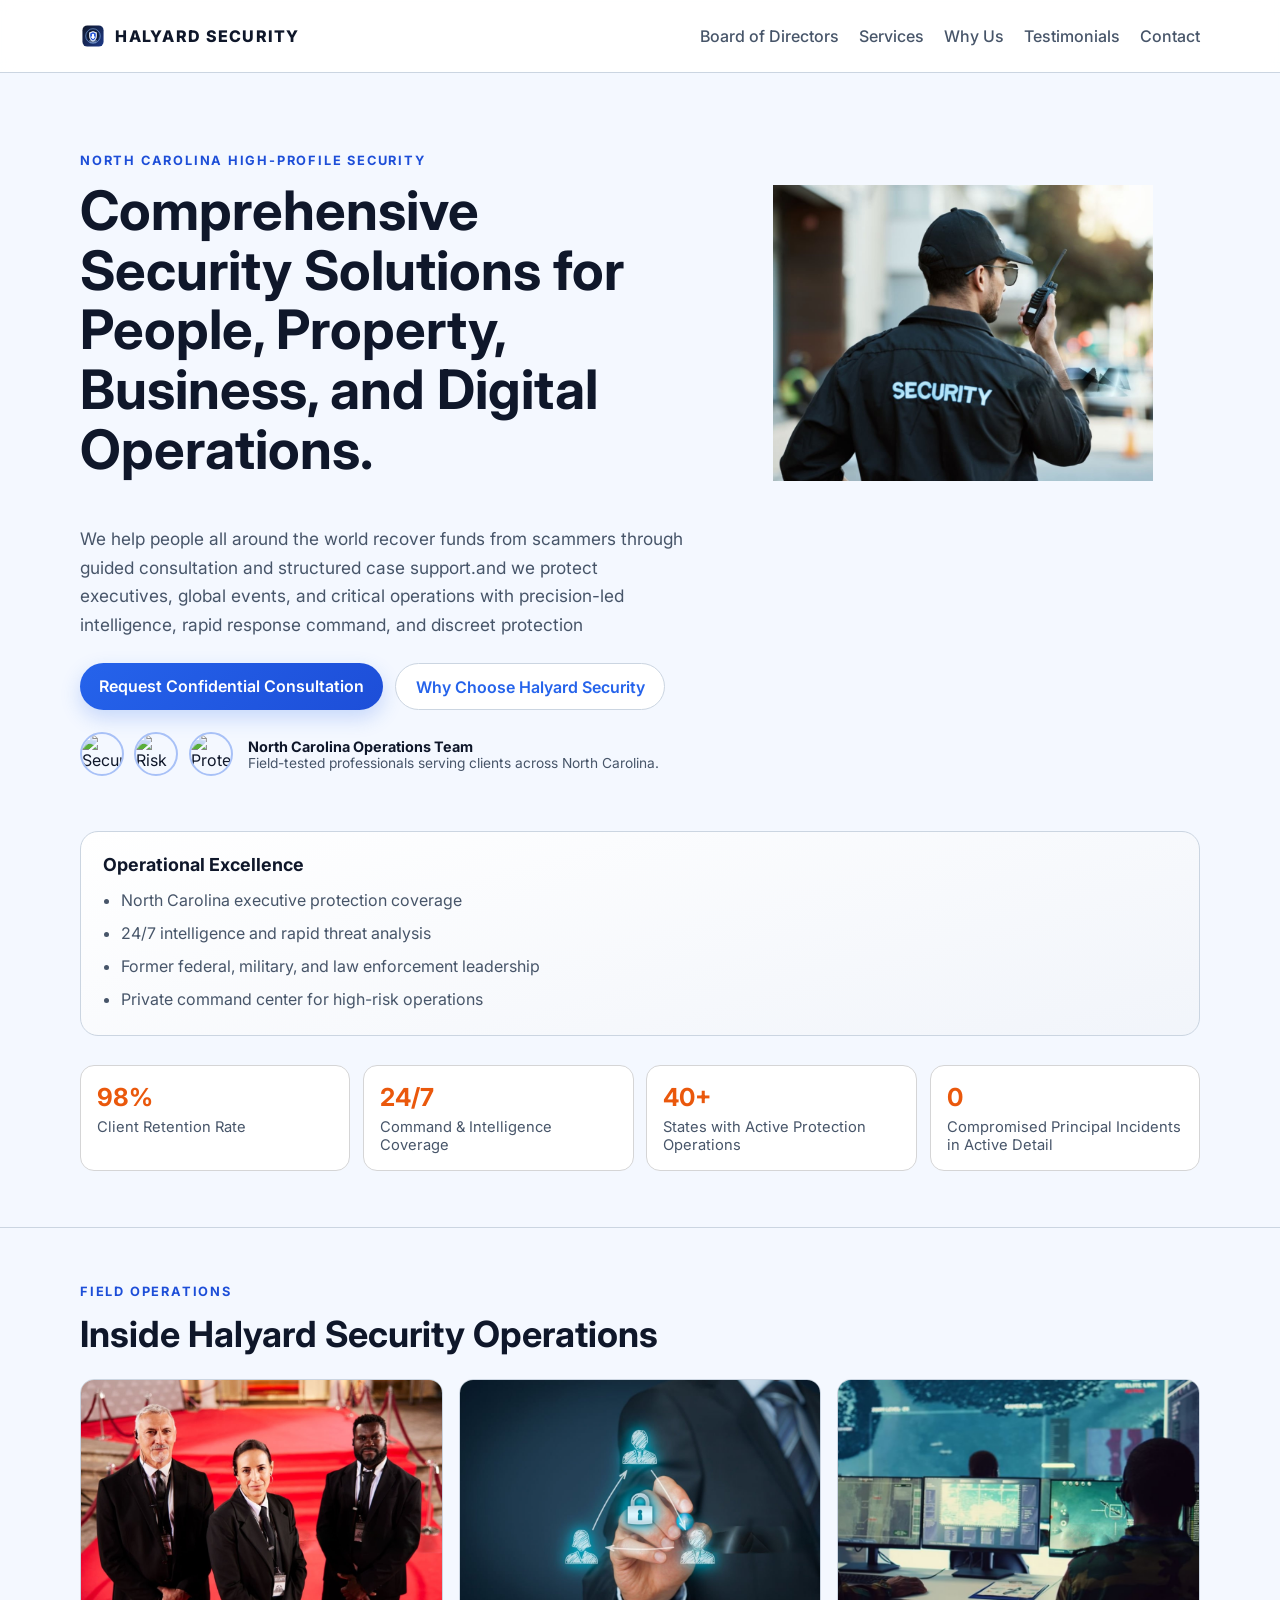
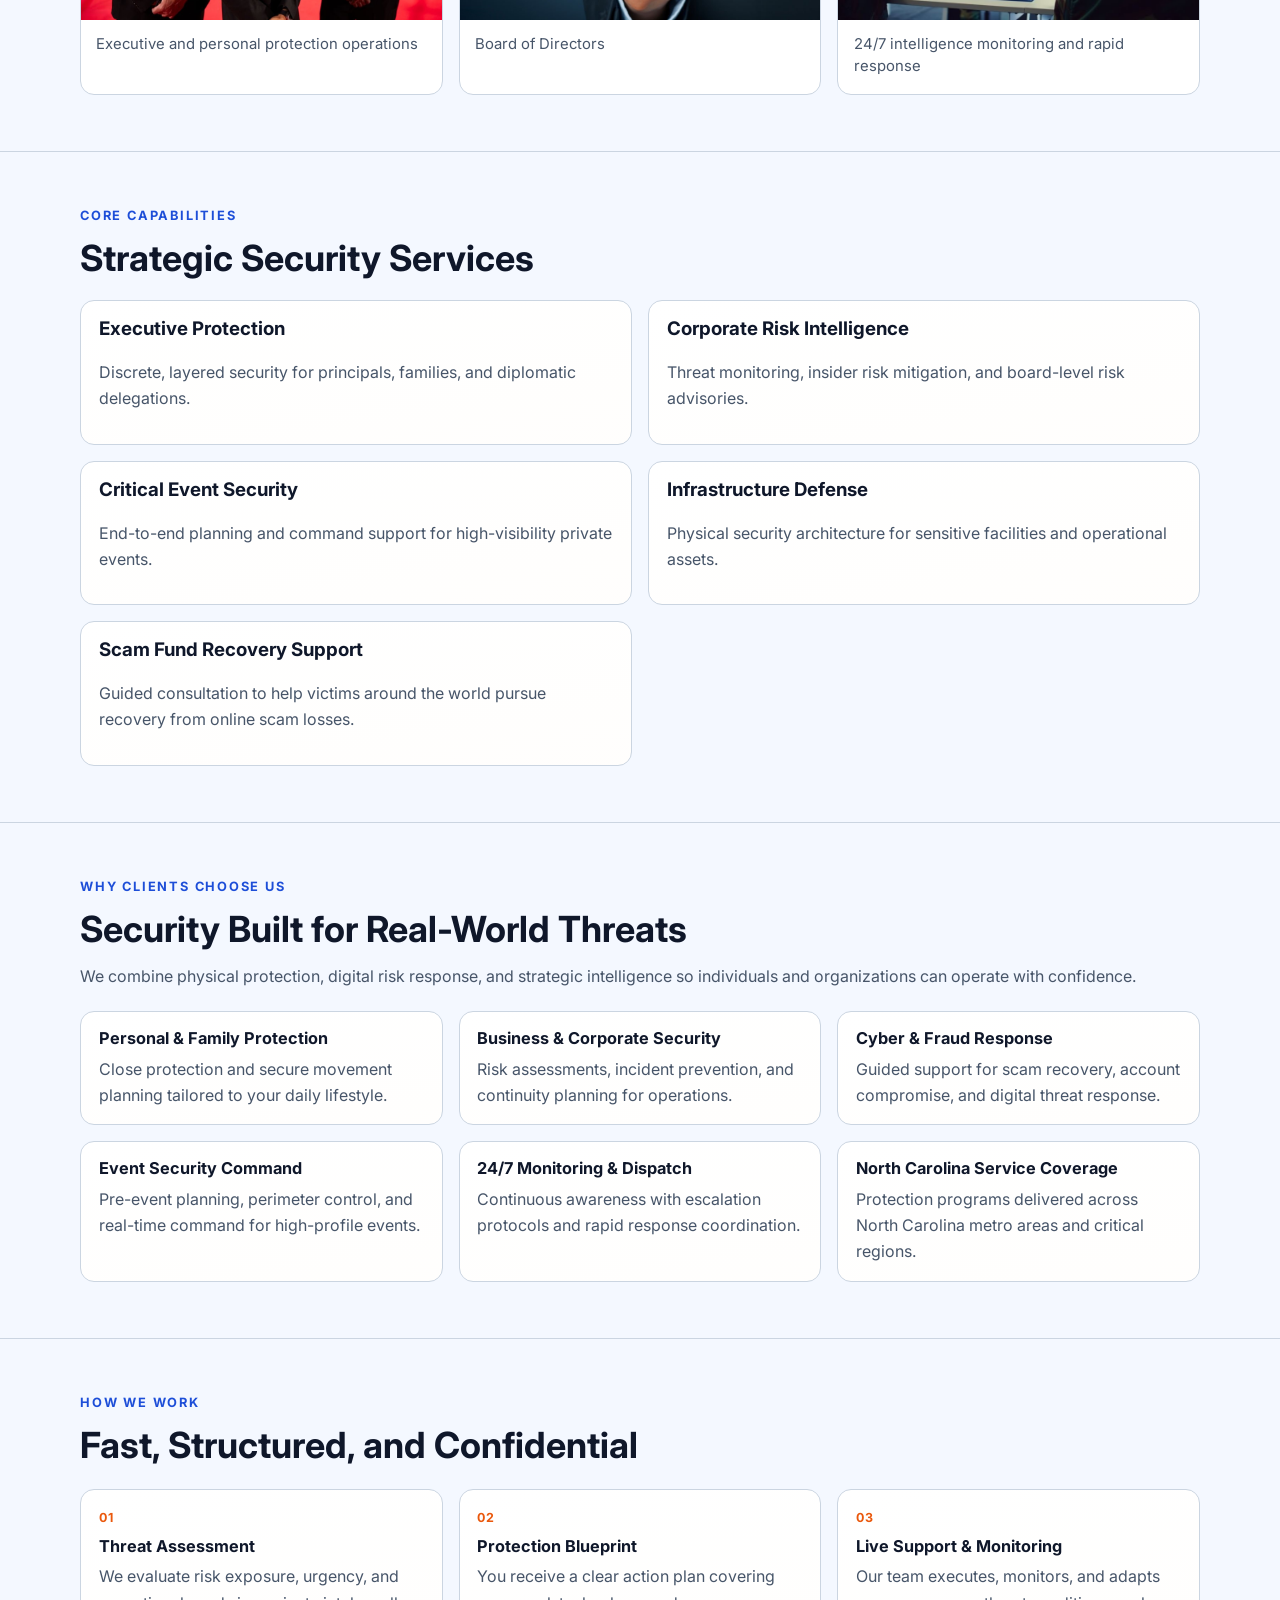
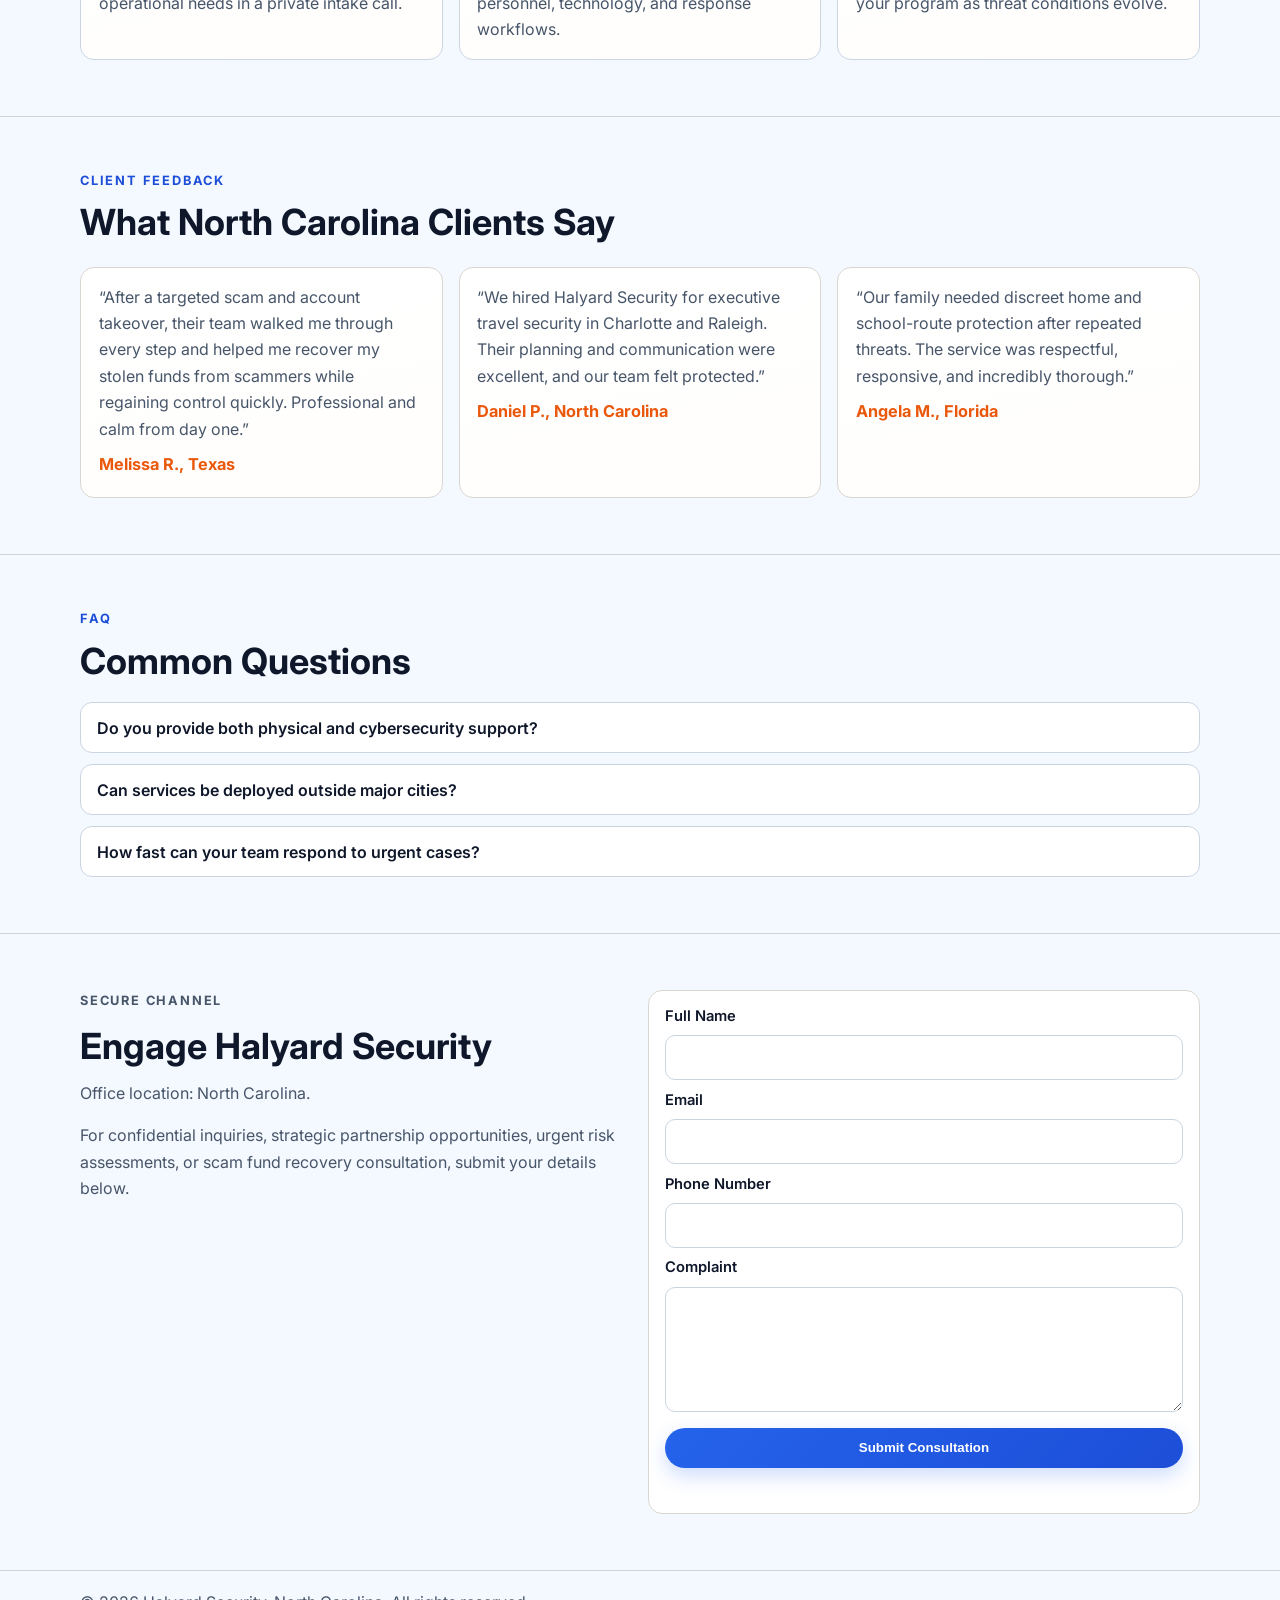
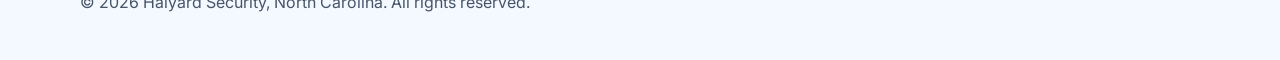
==== commit 8143c21f: "Update testimonial to mention scam fund recovery" ====
--- a/index.html
+++ b/index.html
@@ -228,7 +228,8 @@
             <article class="testimonial-card">
               <p>
                 “After a targeted scam and account takeover, their team walked me through every
-                step and helped me regain control quickly. Professional and calm from day one.”
+                step and helped me recover my stolen funds from scammers while regaining control
+                quickly. Professional and calm from day one.”
               </p>
               <h3>Melissa R., Texas</h3>
             </article>
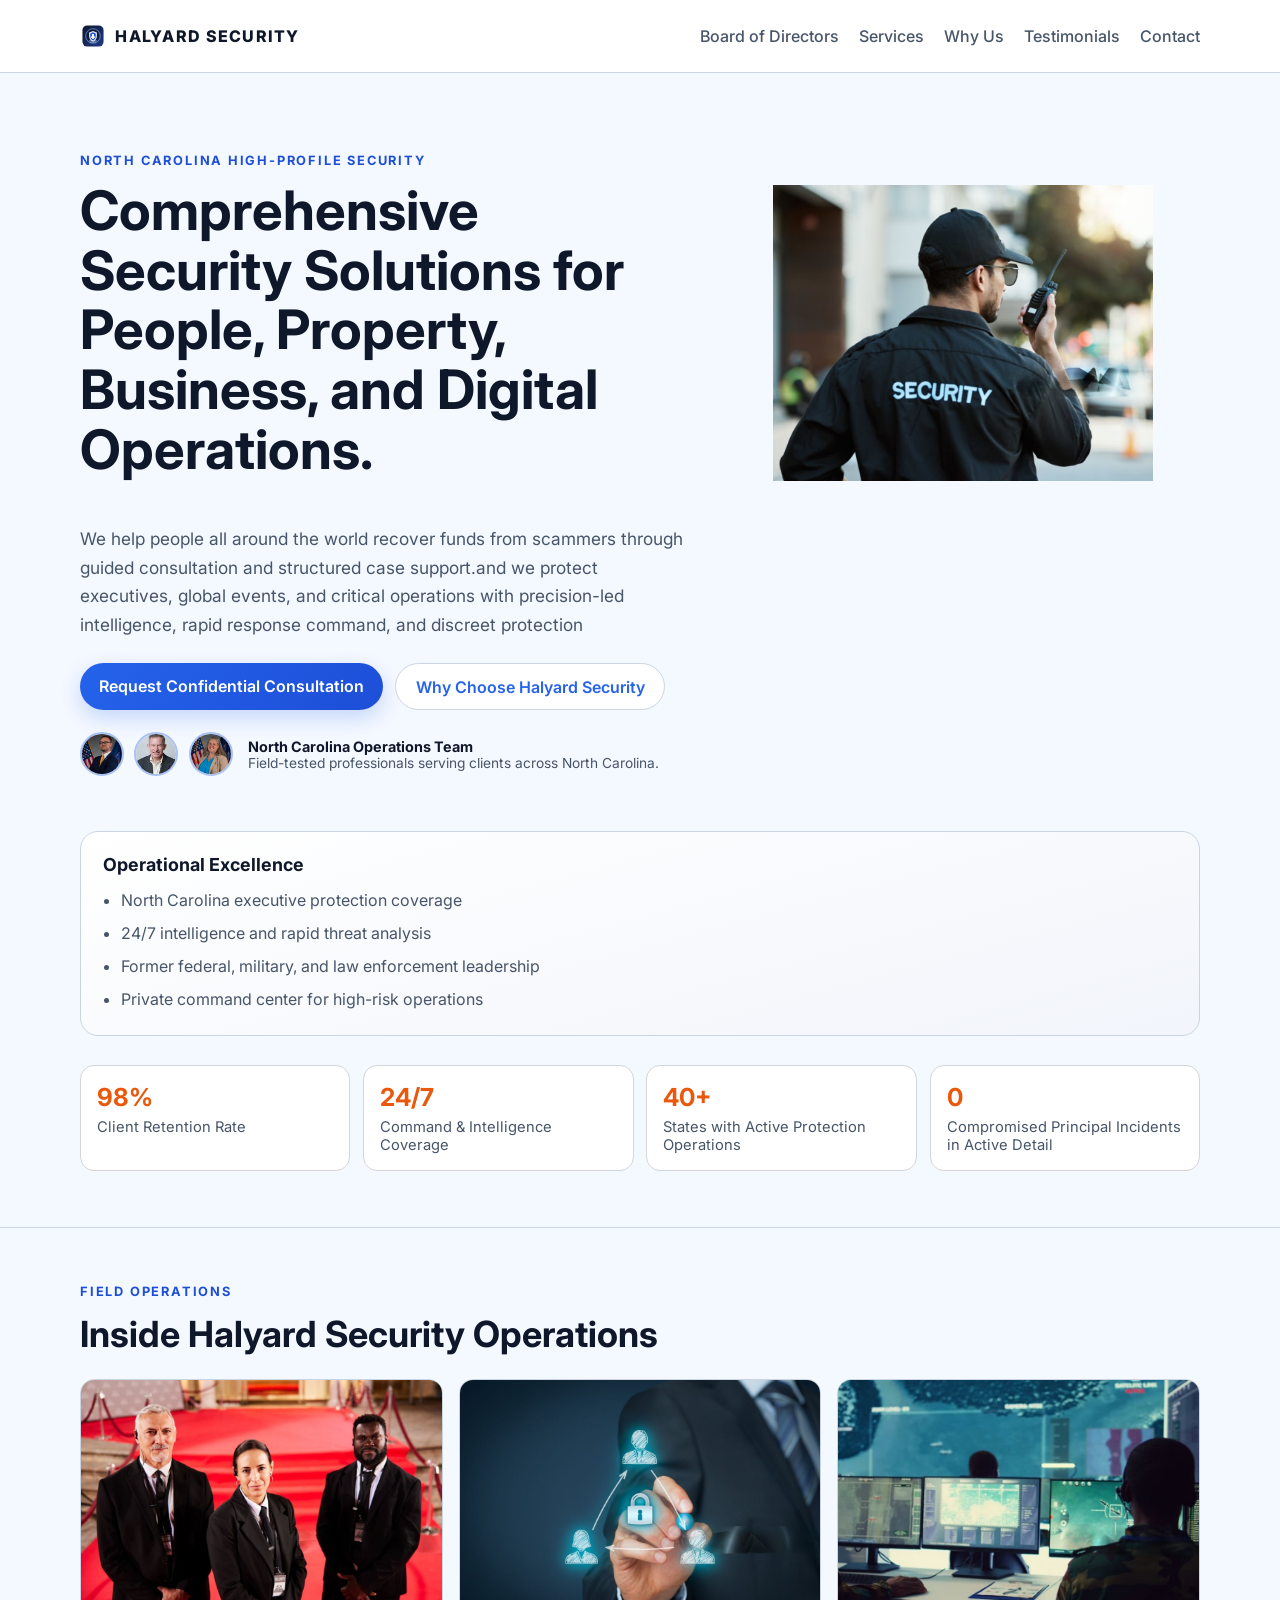
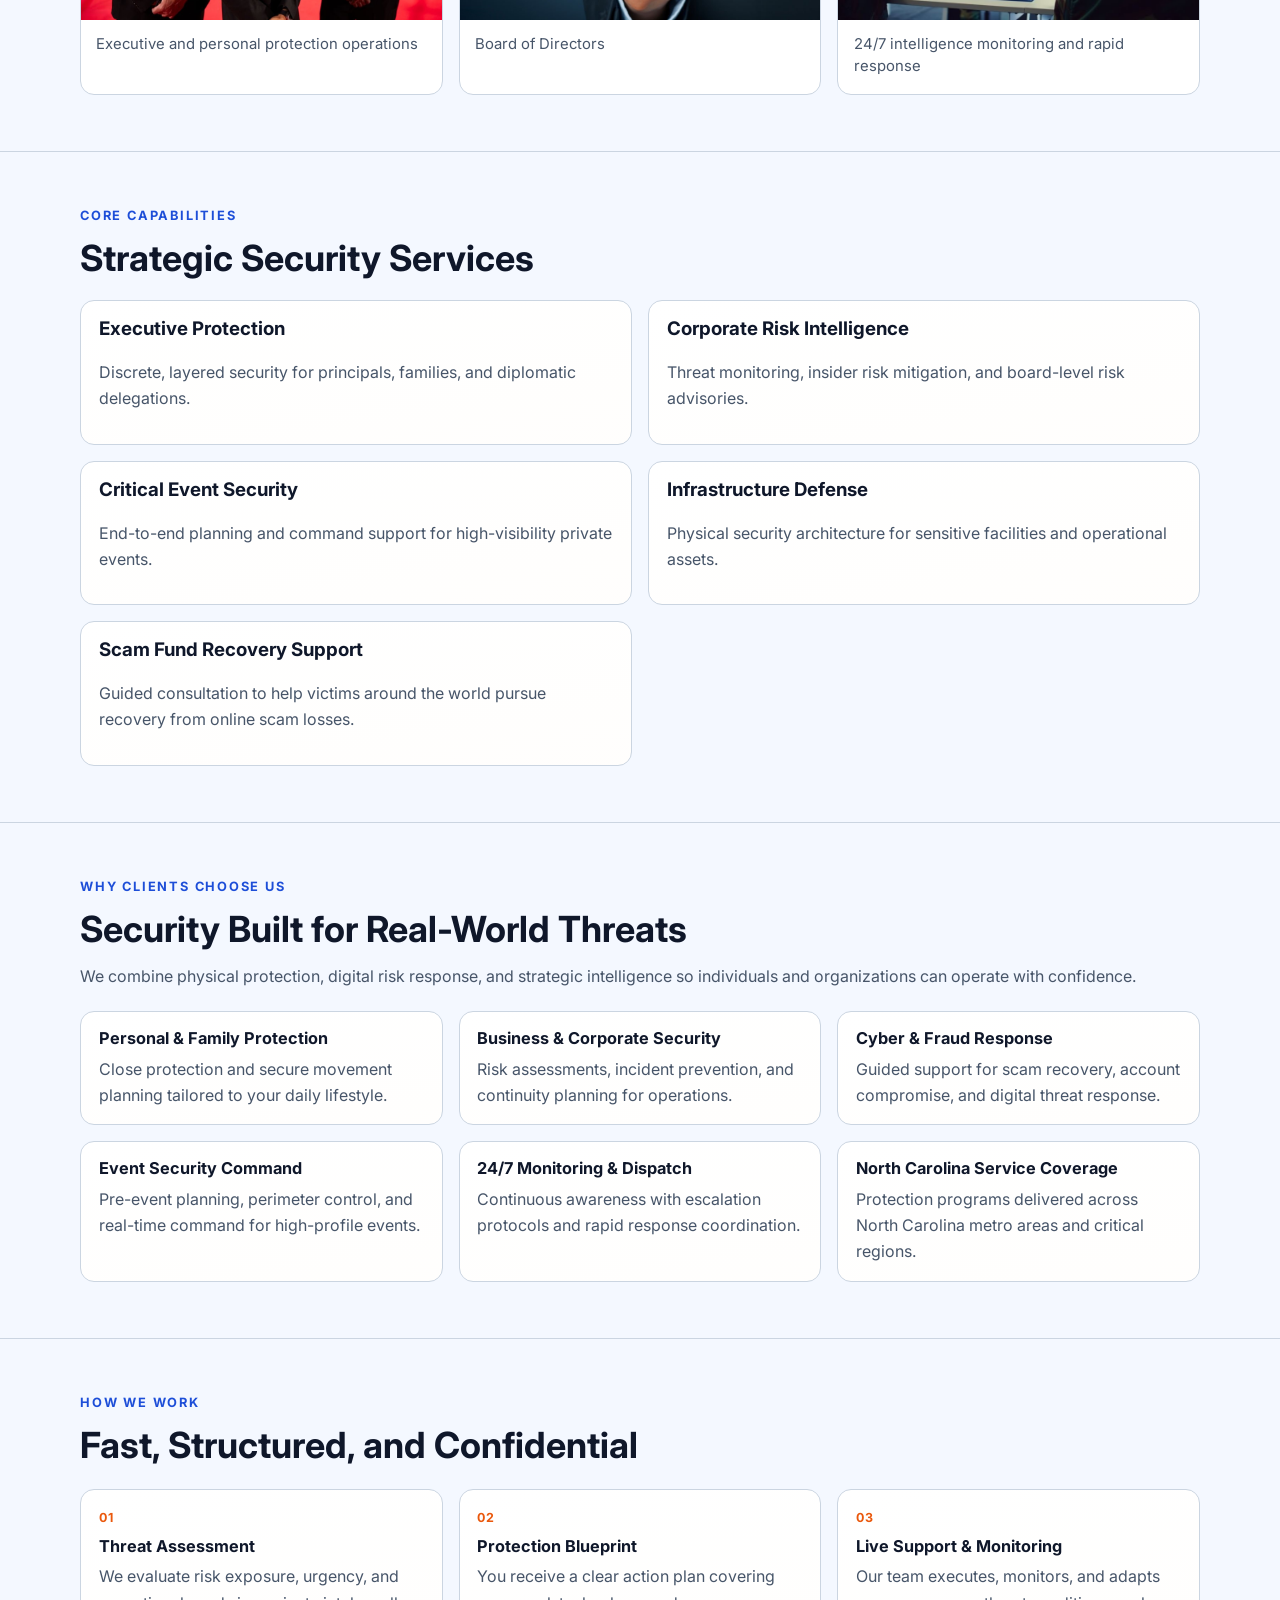
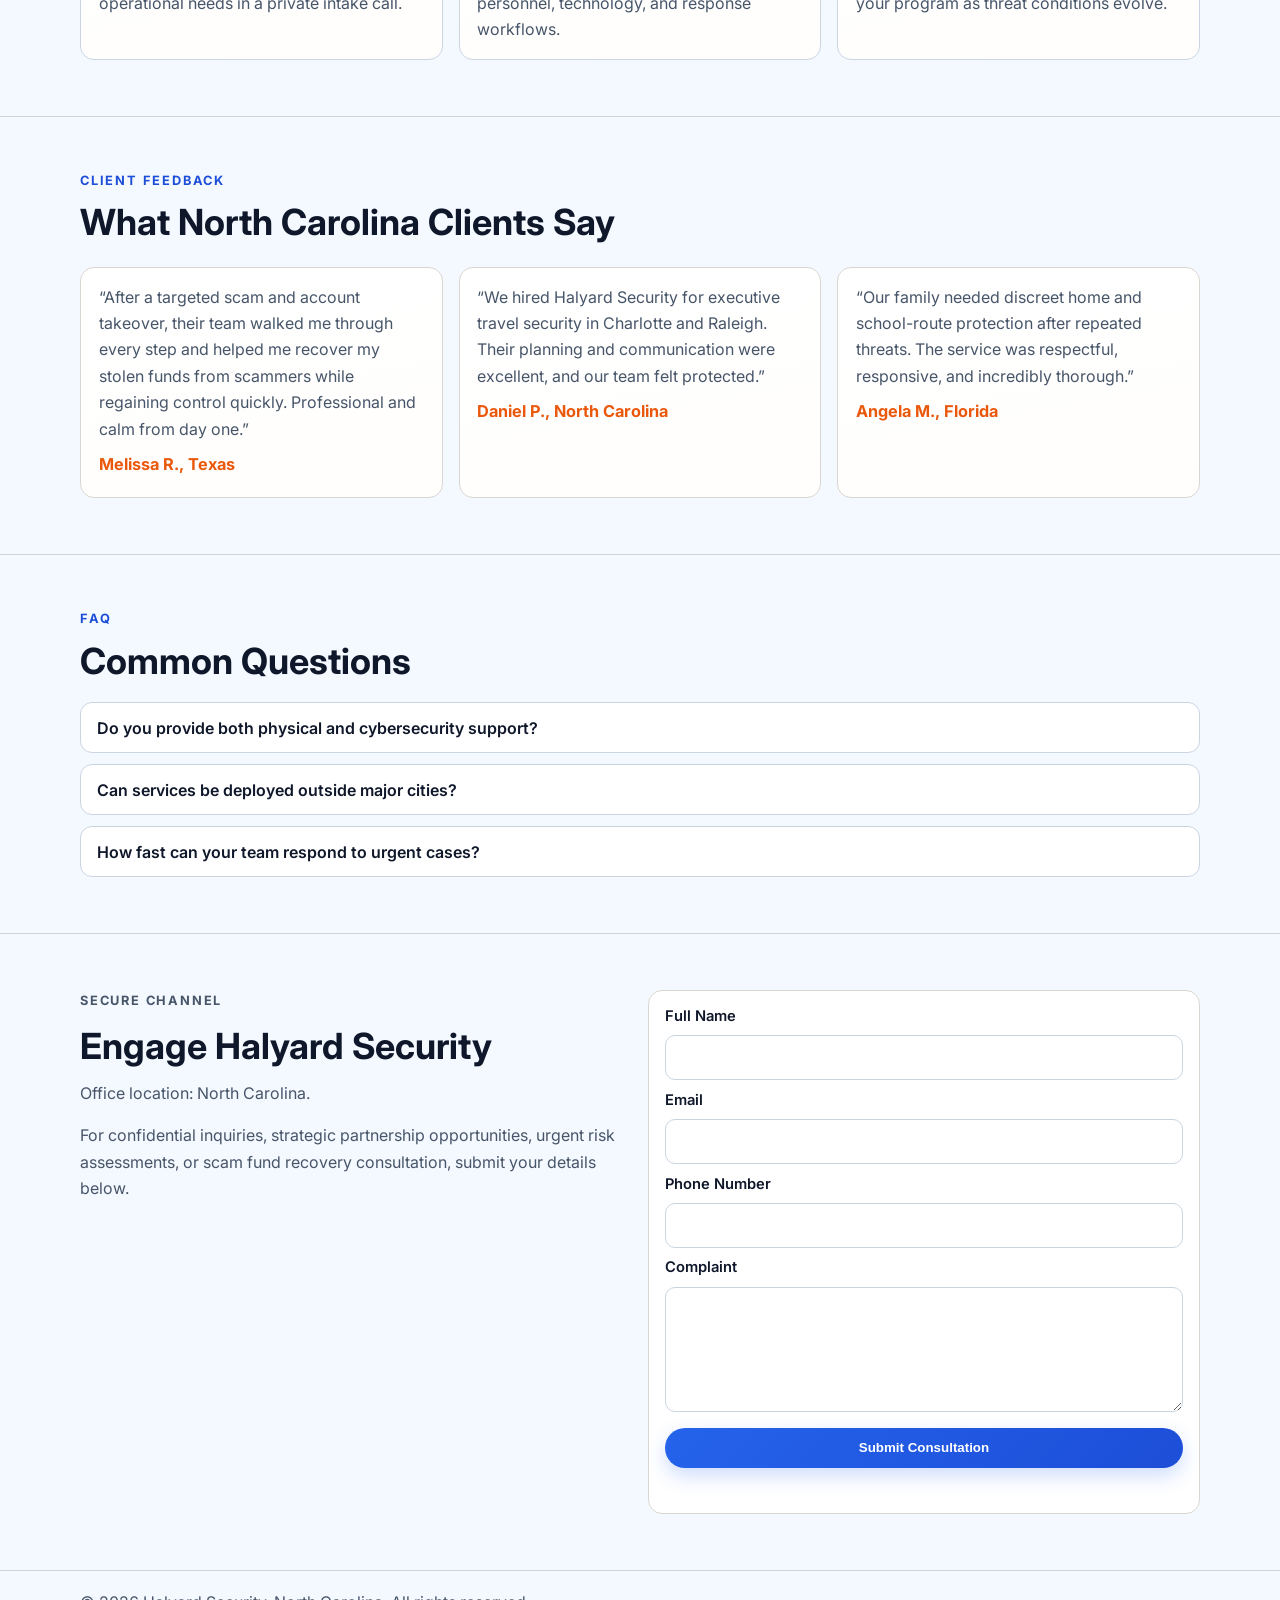
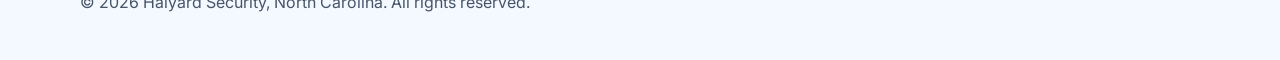
==== commit 8eedc4ed: "Update team portraits and add gitignore" ====
--- a/index.html
+++ b/index.html
@@ -59,9 +59,9 @@
               <a class="btn btn-ghost" href="#why-us">Why Choose Halyard Security</a>
             </div>
             <div class="leadership-preview" aria-label="Security leadership preview">
-              <img src="https://randomuser.me/api/portraits/men/52.jpg" alt="Security operations lead portrait" loading="lazy" />
-              <img src="https://randomuser.me/api/portraits/women/44.jpg" alt="Risk intelligence lead portrait" loading="lazy" />
-              <img src="https://randomuser.me/api/portraits/men/36.jpg" alt="Protective services lead portrait" loading="lazy" />
+              <img src="B.jpg" alt="Security operations lead portrait" loading="lazy" />
+              <img src="C.jpg" alt="Risk intelligence lead portrait" loading="lazy" />
+              <img src="D.jpg" alt="Protective services lead portrait" loading="lazy" />
               <div class="leadership-caption">
                 <strong>North Carolina Operations Team</strong>
                 <span>Field-tested professionals serving clients across North Carolina.</span>
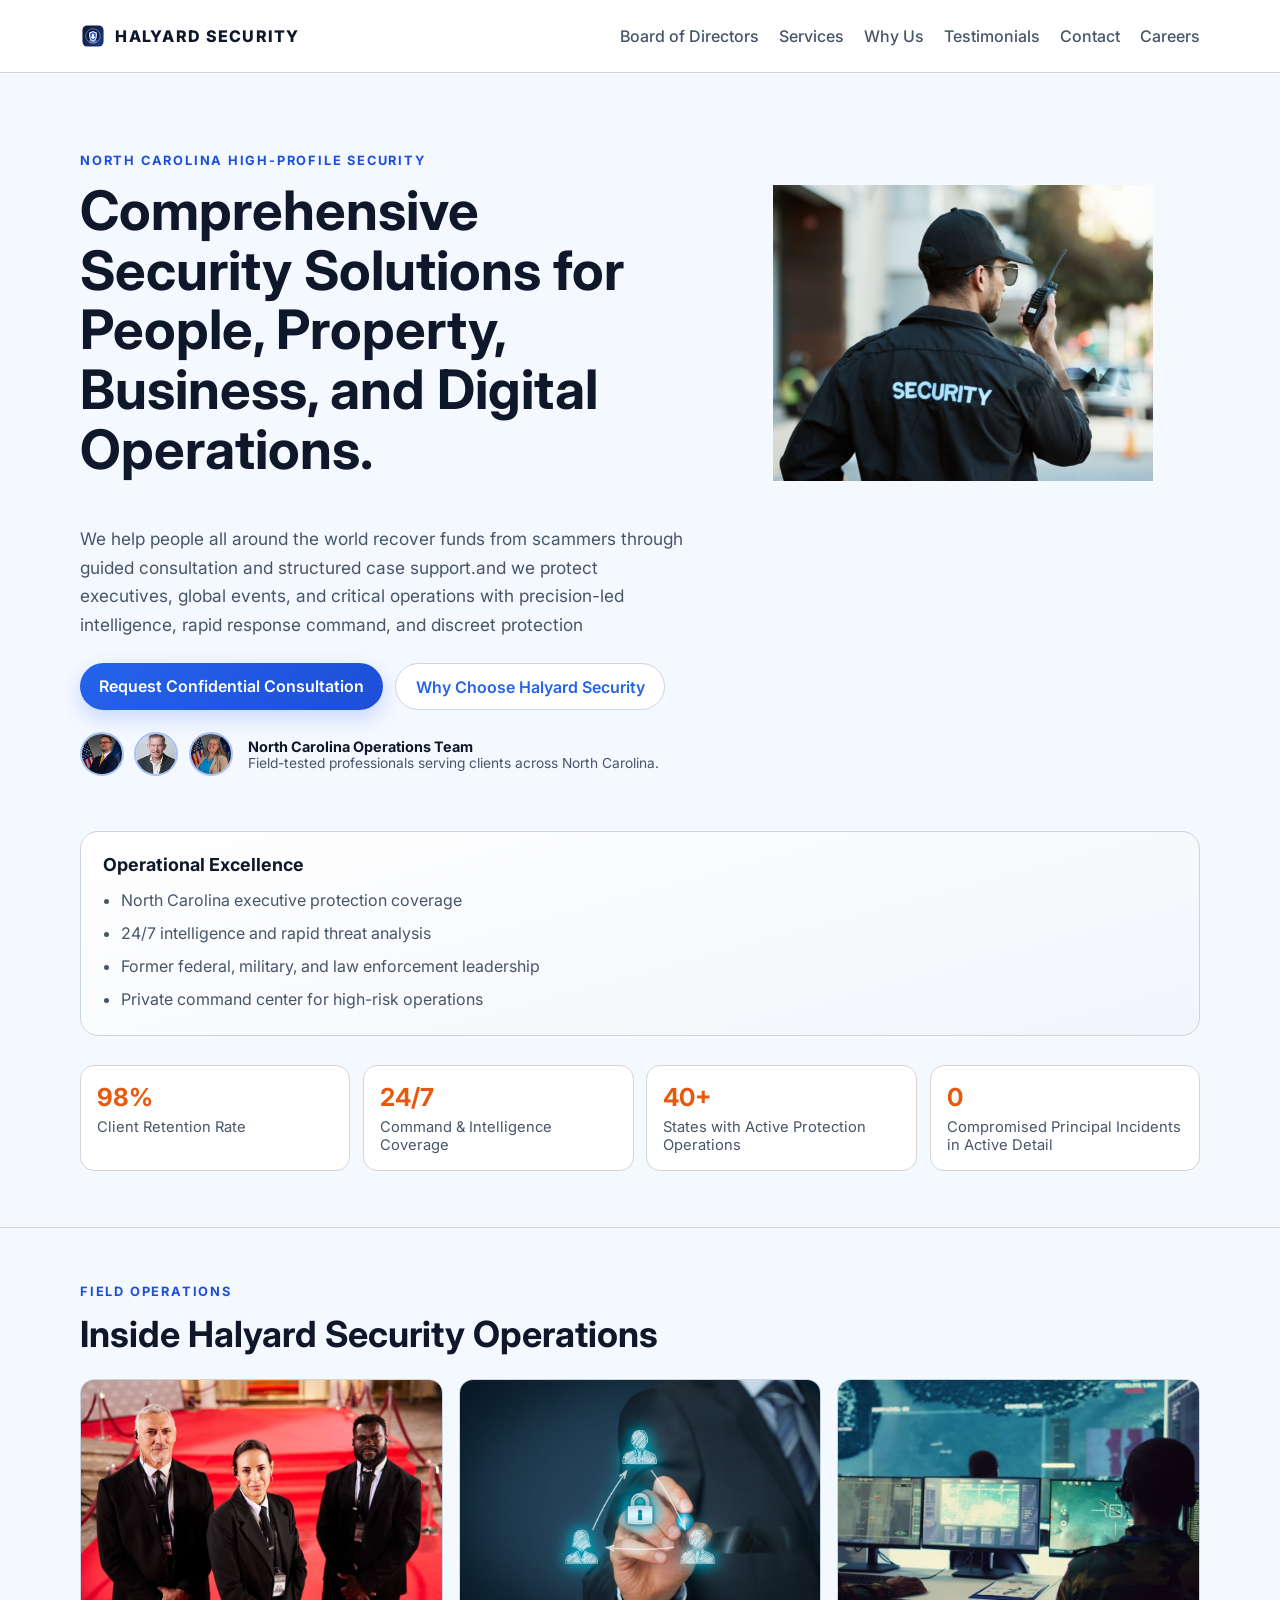
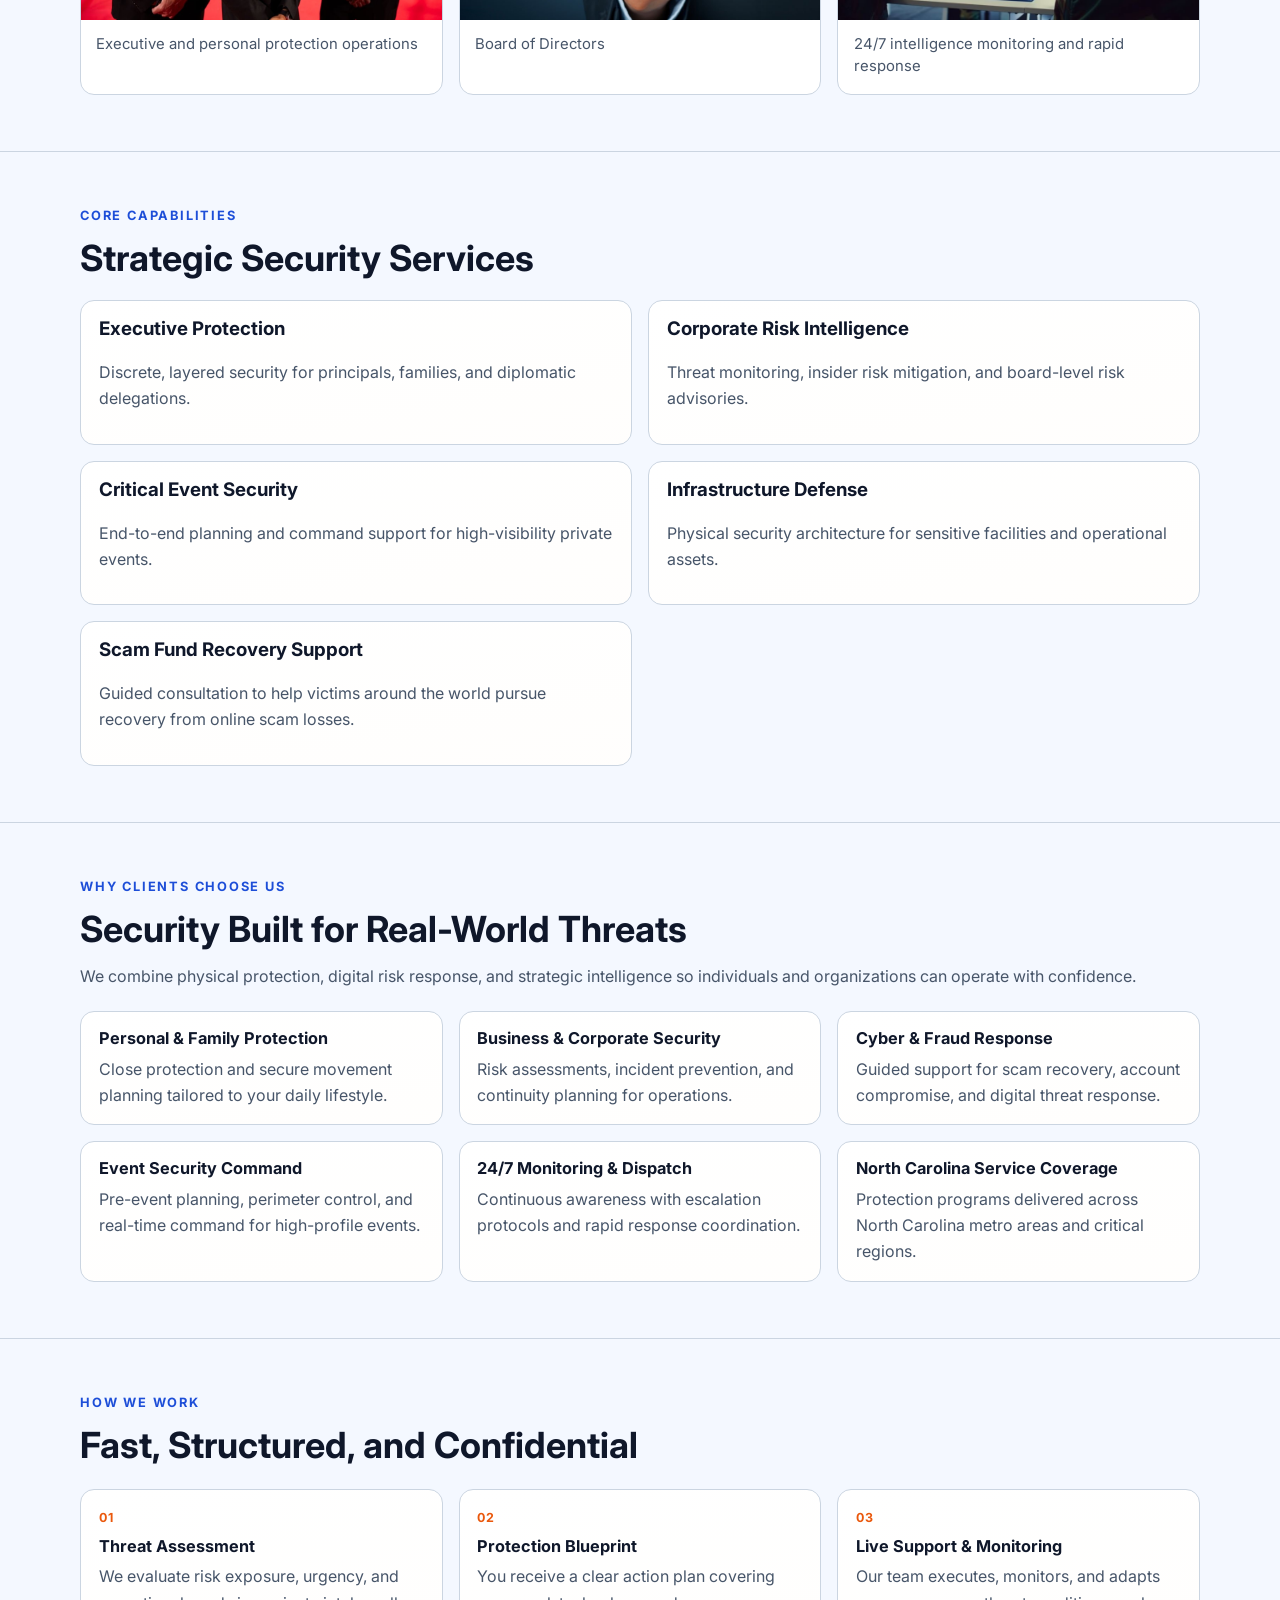
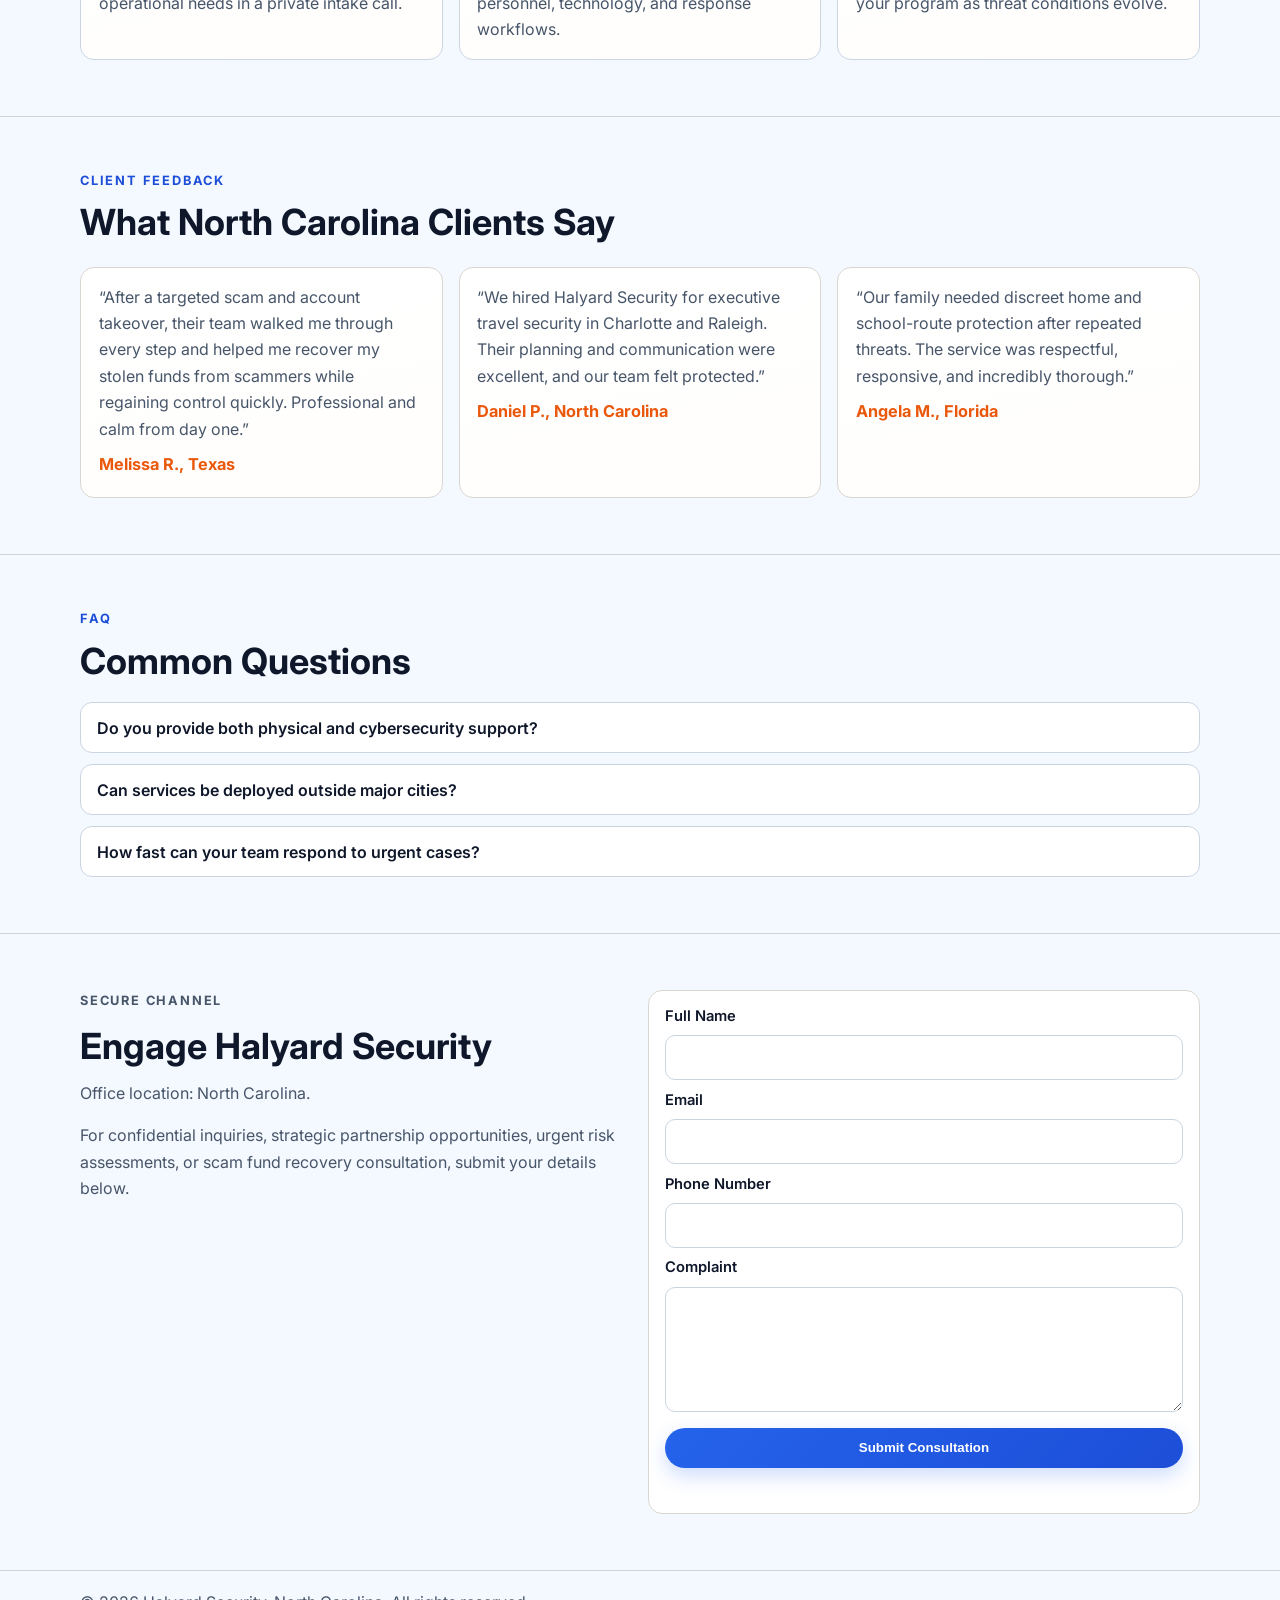
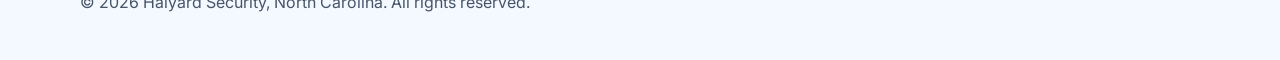
==== commit 2b318b3d: "Update admin pages and add careers section" ====
--- a/index.html
+++ b/index.html
@@ -41,6 +41,7 @@
           <a href="#why-us">Why Us</a>
           <a href="#testimonials">Testimonials</a>
           <a href="#contact">Contact</a>
+          <a href="careers.html">Careers</a>
         </nav>
       </div>
     </header>
